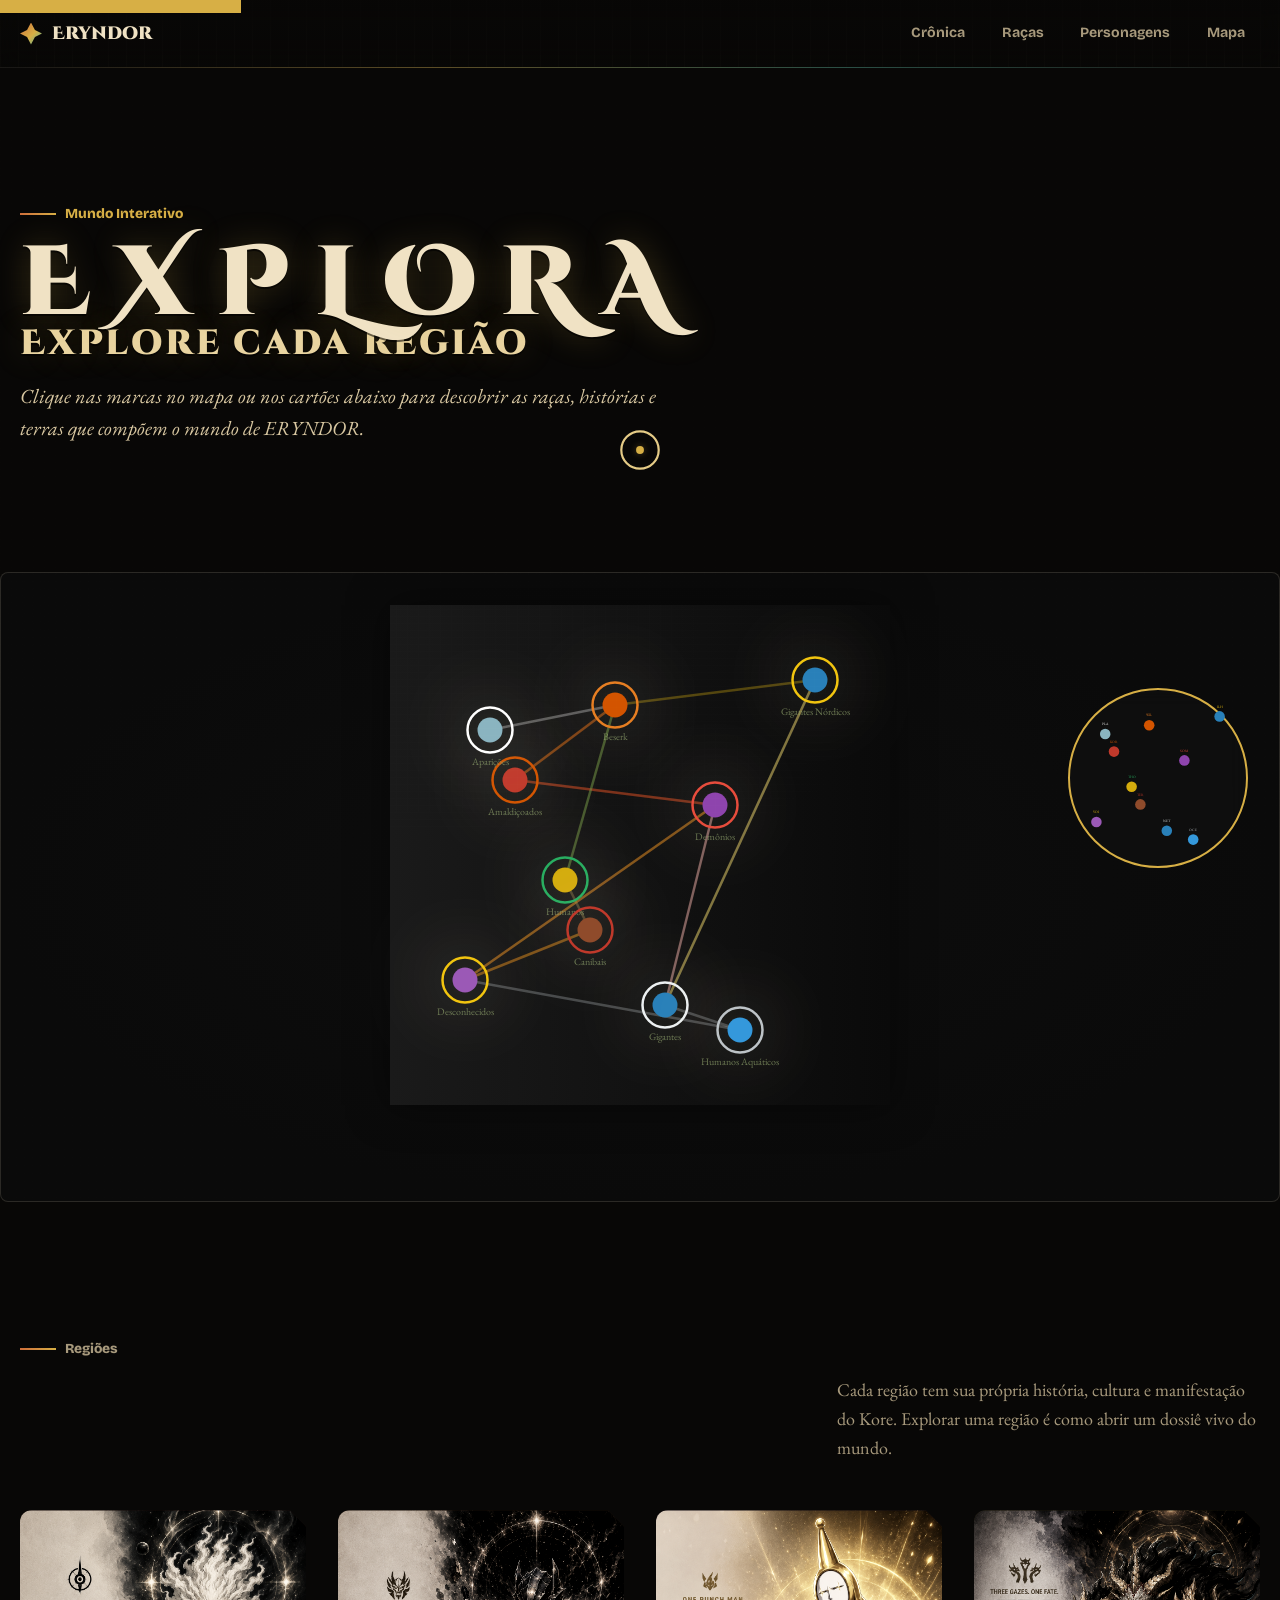
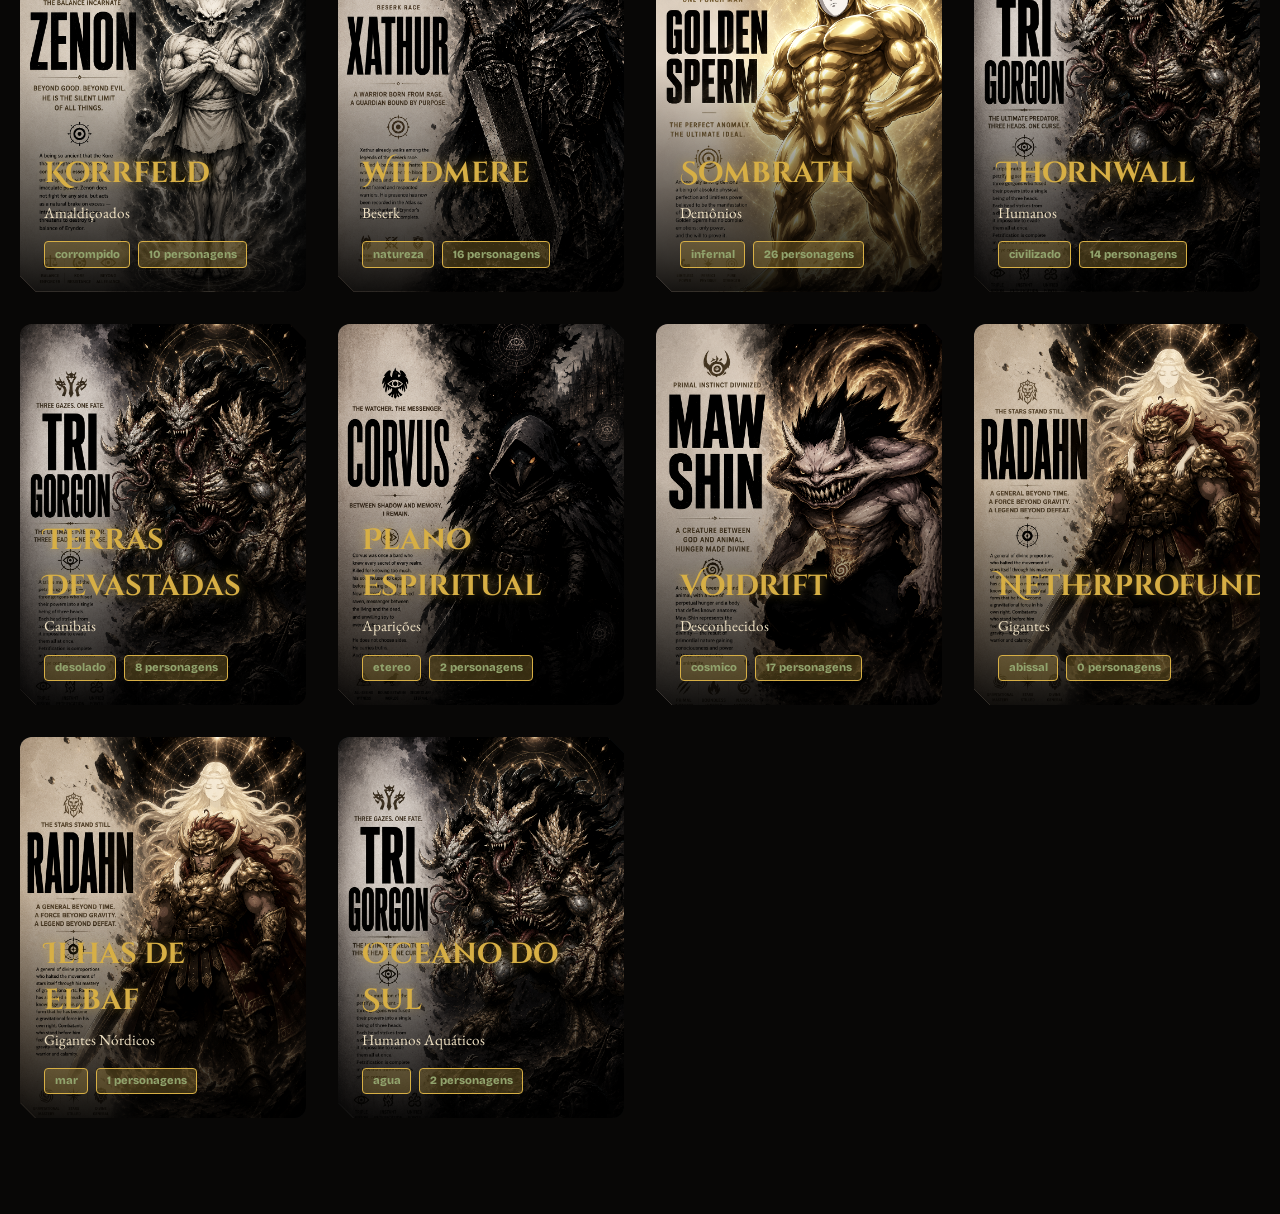
==== mundo-interativo.html @ 15750be0 "Teste" ====
<!doctype html>
<html lang="pt-BR">
<head>
  <meta charset="UTF-8" />
  <meta name="viewport" content="width=device-width, initial-scale=1.0" />
  <meta name="theme-color" content="#090806" />
  <title>ERYNDOR - Mundo Interativo</title>

  <!-- Fonts -->
  <link rel="preconnect" href="https://fonts.googleapis.com" />
  <link rel="preconnect" href="https://fonts.gstatic.com" crossorigin />
  <link href="https://fonts.googleapis.com/css2?family=Bricolage+Grotesque:wght@500;600;700;800&family=Cinzel+Decorative:wght@400;700;900&family=Cinzel:wght@500;600;700&family=EB+Garamond:ital,wght@0,400;0,500;0,600;1,400;1,500&display=swap" rel="stylesheet" />

  <!-- Styles -->
  <link rel="stylesheet" href="css/tokens.css" />
  <link rel="stylesheet" href="css/layout.css" />
  <link rel="stylesheet" href="css/components.css" />
  <link rel="stylesheet" href="css/animations.css" />
  <link rel="stylesheet" href="css/mapa-regioes.css" />
  <link rel="stylesheet" href="css/responsive.css" />
</head>

<body class="mundo-interativo-body" style="margin: 0; background: var(--ink); color: var(--bone); font-family: 'EB Garamond', Georgia, serif;">
  <a href="#main-content" class="skip-link">Pular para o conteúdo</a>

  <div class="cursor" id="cursor" aria-hidden="true"><span></span></div>

  <nav class="top-nav" aria-label="Navegação principal">
    <a class="nav-brand" href="index.html" data-cursor="Eryndor">Eryndor</a>
    <ul class="nav-links">
      <li><a href="index.html#chronicles" data-cursor="Crônica">Crônica</a></li>
      <li><a href="index.html#races" data-cursor="Raças">Raças</a></li>
      <li><a href="index.html#characters" data-cursor="Galeria">Personagens</a></li>
      <li><a href="#mapa-interativo" class="ativo" data-cursor="Mapa">Mapa</a></li>
    </ul>
  </nav>

  <main id="main-content">
    <section class="hero" style="min-height: 60vh;">
      <div class="hero-copy">
        <p class="eyebrow reveal">Mundo Interativo</p>
        <h1 class="reveal">
          <span class="hero-letter" style="--delay: 0s">E</span>
          <span class="hero-letter" style="--delay: 0.04s">X</span>
          <span class="hero-letter" style="--delay: 0.08s">P</span>
          <span class="hero-letter" style="--delay: 0.12s">L</span>
          <span class="hero-letter" style="--delay: 0.16s">O</span>
          <span class="hero-letter" style="--delay: 0.2s">R</span>
          <span class="hero-letter" style="--delay: 0.24s">A</span>
          <span class="hero-title-line">Explore cada região</span>
        </h1>
        <p class="hero-lead reveal">
          Clique nas marcas no mapa ou nos cartões abaixo para descobrir as raças,
          histórias e terras que compõem o mundo de ERYNDOR.
        </p>
      </div>
    </section>

    <!-- Mapa Interativo -->
    <section class="mapa-container" id="mapa-interativo" aria-label="Mapa interativo de regiões">
      <!-- O mapa SVG será inserido via JavaScript -->
    </section>

    <!-- Grid de Regiões -->
    <section class="section">
      <div class="section-heading">
        <div>
          <p class="eyebrow">Regiões</p>
          <h2>As terras habitadas pelas linhagens</h2>
        </div>
        <p>
          Cada região tem sua própria história, cultura e manifestação do Kore.
          Explorar uma região é como abrir um dossiê vivo do mundo.
        </p>
      </div>

      <div class="regioes-grid" id="regioes-grid">
        <!-- Cards gerados via JavaScript -->
      </div>
    </section>

    <!-- Mini-mapa de navegação -->
    <div class="mini-mapa" id="mini-mapa" aria-hidden="true">
      <svg class="mini-mapa-svg" viewBox="0 0 100 100"></svg>
    </div>

    <!-- Modal de Região -->
    <div class="regiao-modal" id="regiao-modal" role="dialog" aria-modal="true" aria-hidden="true">
      <article class="regiao-modal-content">
        <button class="regiao-modal-close" id="modal-close" aria-label="Fechar">×</button>
        <div class="regiao-modal-header">
          <div class="regiao-modal-imagens" id="modal-imagens">
            <!-- Imagens inseridas via JS -->
          </div>
          <div class="regiao-modal-info">
            <h2 id="modal-nome"></h2>
            <p class="raca" id="modal-raca"></p>
            <p class="descricao" id="modal-descricao"></p>
            <div class="regiao-tags" id="modal-tags"></div>
          </div>
        </div>
        <div class="regiao-modal-personagens" id="modal-personagens">
          <!-- Lista de personagens da região -->
        </div>
      </article>
    </div>
  </main>

  <!-- Scripts -->
  <script src="data.js"></script>
  <script src="data-regioes.js"></script>
  <script src="js/cursor.js"></script>
  <script src="js/mapa-regioes.js"></script>
  <script src="js/vistas-regioes.js"></script>

  <script>
    // Reveal observer para animações de scroll
    const revealObserver = new IntersectionObserver((entries) => {
      entries.forEach(entry => {
        if (entry.isIntersecting) {
          entry.target.classList.add('is-visible');
          revealObserver.unobserve(entry.target);
        }
      });
    }, { threshold: 0.1 });

    document.querySelectorAll('.reveal').forEach(el => revealObserver.observe(el));

    // Hero letters animation
    document.querySelectorAll('.hero-letter').forEach((el, i) => {
      el.style.setProperty('--drift-y', `${(Math.random() - 0.5) * 80}px`);
      el.style.setProperty('--drift-x', `${(Math.random() - 0.5) * 60}px`);
      el.style.setProperty('--drift-r', `${(Math.random() - 0.5) * 25}deg`);
    });
  </script>
</body>
</html>
---- css/tokens.css ----
/* ===== CSS Custom Properties & Reset ===== */
:root {
  --ink: #080706;
  --ink-2: #11100d;
  --charcoal: #191714;
  --iron: #24211c;
  --bone: #f0e2c4;
  --paper: #d8c7a1;
  --muted: #a7997c;
  --dim: #6e6250;
  --kore: #d7af45;
  --copper: #cf6f3b;
  --verdigris: #4ab59e;
  --blood: #b83d34;
  --moss: #91a36d;
  --storm: #48687e;
  --line: rgba(240, 226, 196, 0.14);
  --line-strong: rgba(240, 226, 196, 0.28);
  --shadow: rgba(0, 0, 0, 0.58);
  --active-race: var(--kore);
  --active-glow: rgba(215, 175, 69, 0.32);
  --cursor-x: 50vw;
  --cursor-y: 50vh;
  --scroll-ratio: 0;
  --transition-fast: 0.18s ease;
  --transition-med: 0.35s cubic-bezier(0.19, 1, 0.22, 1);
  --transition-slow: 0.7s ease;
  --reveal-delay: 0s;
  --kore-a10: rgba(215, 175, 69, 0.1);
  --kore-a20: rgba(215, 175, 69, 0.2);
  --copper-a10: rgba(207, 111, 59, 0.1);
  --verdigris-a10: rgba(74, 181, 158, 0.1);
  --blood-a10: rgba(184, 61, 52, 0.1);
}

*, *::before, *::after {
  box-sizing: border-box;
}

* {
  box-sizing: border-box;
}

html {
  scroll-behavior: smooth;
  background: var(--ink);
}

body {
  margin: 0;
  color: var(--bone);
  background:
    linear-gradient(115deg, rgba(207, 111, 59, 0.06), transparent 32%),
    linear-gradient(245deg, rgba(74, 181, 158, 0.07), transparent 36%),
    repeating-linear-gradient(
      90deg,
      rgba(255, 255, 255, 0.018) 0,
      rgba(255, 255, 255, 0.018) 1px,
      transparent 1px,
      transparent 26px
    ),
    var(--ink);
  font-family: "EB Garamond", Georgia, serif;
  font-size: 18px;
  line-height: 1.6;
  overflow-x: hidden;
}

body::before {
  content: "";
  position: fixed;
  inset: 0;
  z-index: 30;
  pointer-events: none;
  opacity: 0.42;
  mix-blend-mode: soft-light;
  background-image:
    linear-gradient(rgba(255, 255, 255, 0.04) 1px, transparent 1px),
    linear-gradient(90deg, rgba(255, 255, 255, 0.03) 1px, transparent 1px);
  background-size:
    7px 7px,
    11px 11px;
  mask-image: linear-gradient(
    to bottom,
    transparent,
    #000 12%,
    #000 88%,
    transparent
  );
}

body::after {
  content: "";
  position: fixed;
  left: 0;
  right: 0;
  top: 0;
  height: 3px;
  z-index: 1200;
  transform-origin: left center;
  transform: scaleX(var(--scroll-ratio));
  background: linear-gradient(
    90deg,
    var(--copper),
    var(--kore),
    var(--verdigris)
  );
  box-shadow: 0 0 22px rgba(215, 175, 69, 0.55);
}

::selection {
  color: var(--ink);
  background: var(--kore);
}

::-webkit-scrollbar {
  width: 9px;
}

::-webkit-scrollbar-track {
  background: #070604;
}

::-webkit-scrollbar-thumb {
  background: linear-gradient(
    var(--copper),
    var(--kore),
    var(--verdigris)
  );
  border: 2px solid #070604;
  border-radius: 8px;
}

a {
  color: inherit;
  text-decoration: none;
}

button,
input,
select {
  font: inherit;
}

button {
  color: inherit;
  cursor: pointer;
}

img {
  display: block;
  max-width: 100%;
  height: auto;
}

:focus-visible {
  outline: 2px solid var(--kore);
  outline-offset: 3px;
}

/* Skip link for accessibility */
.skip-link {
  position: absolute;
  top: -40px;
  left: 0;
  z-index: 2000;
  padding: 0.75rem 1.5rem;
  background: var(--kore);
  color: var(--ink);
  font-family: "Bricolage Grotesque", sans-serif;
  font-weight: 700;
  text-decoration: none;
  transition: top 0.2s ease;
}

.skip-link:focus {
  top: 0;
}

/* Prefers reduced motion */
@media (prefers-reduced-motion: reduce) {
  *, *::before, *::after {
    animation-duration: 0.01ms !important;
    animation-iteration-count: 1 !important;
    scroll-behavior: auto !important;
    transition-duration: 0.01ms !important;
  }
}
---- css/layout.css ----
/* ===== Layout & Grid ===== */

.page-shell {
  position: relative;
  z-index: 2;
}

.section {
  position: relative;
  padding: 6rem max(1.2rem, calc((100vw - 1240px) / 2));
}

.section + .section {
  border-top: 1px solid rgba(240, 226, 196, 0.08);
}

/* Hero ajustado para mundo interativo */
.mundo-interativo-body .hero {
  min-height: 60vh;
  padding: 7.8rem max(1.2rem, calc((100vw - 1240px) / 2)) 4rem;
}

.mundo-interativo-body #ambient-canvas,
.mundo-interativo-body .hero-warfog,
.mundo-interativo-body .hero-dossiers {
  display: none;
}

.section-heading {
  display: grid;
  grid-template-columns: minmax(0, 0.78fr) minmax(260px, 0.42fr);
  gap: 2rem;
  align-items: end;
  margin-bottom: 2rem;
}

.section-heading h2 {
  margin: 0;
  color: var(--bone);
  font-family: "Cinzel Decorative", serif;
  font-size: 3.2rem;
  line-height: 1;
}

.section-heading p {
  margin: 0;
  color: var(--muted);
}

/* Hero Section */
.hero {
  position: relative;
  min-height: 96svh;
  display: grid;
  grid-template-columns: minmax(0, 1.04fr) minmax(320px, 0.72fr);
  align-items: end;
  gap: 2rem;
  padding: 7.8rem max(1.2rem, calc((100vw - 1240px) / 2)) 4.8rem;
  overflow: hidden;
}

#ambient-canvas {
  position: absolute;
  inset: 0;
  z-index: 1;
  pointer-events: none;
  opacity: 0.82;
}

.hero-copy,
.hero-dossiers {
  position: relative;
  z-index: 2;
}

/* Duel Section */
.duel-section {
  padding-top: 3rem;
}

.duel-board {
  display: grid;
  grid-template-columns: minmax(0, 1fr) auto minmax(0, 1fr);
  gap: 1rem;
  align-items: stretch;
}

/* Toolbar */
.toolbar {
  position: sticky;
  top: 68px;
  z-index: 50;
  display: grid;
  grid-template-columns: minmax(240px, 1fr) auto auto;
  gap: 0.75rem;
  align-items: center;
  margin-bottom: 1rem;
  padding: 0.75rem;
  border: 1px solid rgba(240, 226, 196, 0.12);
  border-radius: 6px;
  background: rgba(8, 7, 6, 0.78);
  backdrop-filter: blur(10px);
}

.field {
  position: relative;
}

/* Gallery status */
.gallery-status {
  display: flex;
  align-items: center;
  justify-content: space-between;
  gap: 1rem;
  margin-bottom: 1rem;
  color: var(--muted);
  font-family: "Bricolage Grotesque", sans-serif;
  font-weight: 700;
}

.load-row {
  display: flex;
  justify-content: center;
  margin-top: 2rem;
}
---- css/components.css ----
/* ===== Site Loader — Ritual de Selos ===== */
.site-loader {
  position: fixed;
  inset: 0;
  z-index: 2200;
  display: grid;
  place-items: center;
  background: radial-gradient(ellipse at center, #1a0a00 0%, #080706 70%);
  transition:
    opacity 0.55s ease,
    visibility 0.55s ease;
}

body.is-loaded .site-loader {
  opacity: 0;
  visibility: hidden;
}

.loader-mark {
  width: min(76vw, 420px);
  text-align: center;
}

/* Fragmentos de cristal Kore emanando do centro */
.loader-kore-shards {
  position: absolute;
  inset: 0;
}

.loader-kore-shards::before,
.loader-kore-shards::after {
  content: "";
  position: absolute;
  top: 50%;
  left: 50%;
  width: 120px;
  height: 120px;
  border: 1px solid var(--kore);
  clip-path: polygon(50% 0, 64% 33%, 100% 50%, 64% 67%, 50% 100%, 36% 67%, 0 50%, 36% 33%);
  animation: koreShardPulse 2s ease-in-out infinite;
  opacity: 0.4;
}

.loader-kore-shards::after {
  width: 200px;
  height: 200px;
  clip-path: polygon(25% 0, 75% 0, 100% 50%, 75% 100%, 25% 100%, 0 50%);
  animation-delay: 0.5s;
  animation-duration: 2.8s;
  opacity: 0.25;
}

.loader-sigil {
  width: 96px;
  height: 96px;
  margin: 0 auto 1rem;
  background: conic-gradient(
    from 45deg,
    var(--copper),
    var(--kore),
    var(--verdigris),
    var(--copper)
  );
  clip-path: polygon(
    50% 0,
    64% 33%,
    100% 50%,
    64% 67%,
    50% 100%,
    36% 67%,
    0 50%,
    36% 33%
  );
  animation: sealAwaken 0.9s cubic-bezier(0.19, 1, 0.22, 1) both;
}

.loader-text {
  margin: 0 0 0.85rem;
  font-family: "Cinzel", serif;
  font-weight: 700;
  font-size: 0.9rem;
  color: var(--paper);
  letter-spacing: 0.4em;
  animation: sealRip 0.8s cubic-bezier(0.25, 1.5, 0.5, 1) both;
}

@keyframes sealRip {
  from {
    clip-path: inset(50% 0 50% 0);
    filter: brightness(3) blur(4px);
  }
  to {
    clip-path: inset(0 0 0 0);
    filter: brightness(1) blur(0);
  }
}

@keyframes koreShardPulse {
  0%, 100% {
    transform: translate(-50%, -50%) scale(1);
    opacity: 0.4;
  }
  50% {
    transform: translate(-50%, -50%) scale(1.08);
    opacity: 0.6;
  }
}

@keyframes sealAwaken {
  from {
    opacity: 0;
    transform: scale(0.8) rotate(-180deg);
  }
  to {
    opacity: 1;
    transform: scale(1) rotate(0deg);
  }
}

.loader-track {
  height: 4px;
  border: 1px solid var(--line-strong);
  background: rgba(240, 226, 196, 0.06);
  overflow: hidden;
}

.loader-track span {
  display: block;
  width: 42%;
  height: 100%;
  background: linear-gradient(
    90deg,
    transparent,
    var(--kore),
    transparent
  );
  animation: loaderSweep 1.15s ease-in-out infinite;
}

/* ===== Custom Cursor ===== */
.cursor {
  position: fixed;
  left: 0;
  top: 0;
  z-index: 2100;
  width: 18px;
  height: 18px;
  pointer-events: none;
  transform: translate3d(
    calc(var(--cursor-x) - 9px),
    calc(var(--cursor-y) - 9px),
    0
  );
  transition:
    width 0.18s ease,
    height 0.18s ease,
    transform 0.03s linear;
}

.cursor::before,
.cursor::after {
  content: "";
  position: absolute;
  inset: 0;
  border-radius: 50%;
}

.cursor::before {
  background: var(--active-race);
  box-shadow: 0 0 18px var(--active-glow);
  transform: scale(0.44);
  mix-blend-mode: difference;
}

.cursor::after {
  border: 1px solid color-mix(in srgb, var(--active-race), #fff 35%);
  transform: scale(2.2);
  transition:
    transform 0.2s ease,
    border-color 0.2s ease;
}

.cursor span {
  position: absolute;
  left: 22px;
  top: -8px;
  min-width: max-content;
  padding: 0.18rem 0.45rem;
  border: 1px solid var(--line);
  background: rgba(8, 7, 6, 0.8);
  color: var(--paper);
  font-family: "Bricolage Grotesque", sans-serif;
  font-size: 0.72rem;
  opacity: 0;
  transform: translateY(4px);
  transition:
    opacity 0.18s ease,
    transform 0.18s ease;
}

body.cursor-active .cursor {
  width: 34px;
  height: 34px;
  transform: translate3d(
    calc(var(--cursor-x) - 17px),
    calc(var(--cursor-y) - 17px),
    0
  );
}

body.cursor-active .cursor::after {
  transform: scale(1.05);
}

body.cursor-active .cursor span {
  opacity: 1;
  transform: translateY(0);
}

/* ===== Navigation ===== */
.top-nav {
  position: fixed;
  inset: 0 0 auto;
  z-index: 1100;
  display: flex;
  align-items: center;
  justify-content: space-between;
  gap: 1rem;
  min-height: 68px;
  padding: 0.7rem max(1rem, calc((100vw - 1240px) / 2));
  border-bottom: 1px solid rgba(240, 226, 196, 0.08);
  background:
    linear-gradient(180deg, rgba(8, 7, 6, 0.92), rgba(8, 7, 6, 0.64)),
    repeating-linear-gradient(
      90deg,
      rgba(240, 226, 196, 0.035) 0 1px,
      transparent 1px 18px
    );
  backdrop-filter: blur(12px);
}

.top-nav::after {
  content: "";
  position: absolute;
  bottom: -1px;
  left: max(1rem, calc((100vw - 1240px) / 2));
  right: max(1rem, calc((100vw - 1240px) / 2));
  height: 1px;
  background: linear-gradient(
    90deg,
    transparent,
    var(--kore),
    var(--verdigris),
    transparent
  );
  opacity: 0.35;
}

.nav-brand {
  display: inline-flex;
  align-items: center;
  gap: 0.65rem;
  min-width: max-content;
  color: var(--bone);
  text-decoration: none;
  font-family: "Cinzel Decorative", serif;
  font-weight: 900;
  font-size: 1.15rem;
}

.nav-brand::before {
  content: "";
  width: 22px;
  height: 22px;
  background: linear-gradient(
    135deg,
    var(--copper),
    var(--kore) 55%,
    var(--verdigris)
  );
  clip-path: polygon(
    50% 0,
    68% 34%,
    100% 50%,
    68% 66%,
    50% 100%,
    32% 66%,
    0 50%,
    32% 34%
  );
  filter: drop-shadow(0 0 12px rgba(215, 175, 69, 0.42));
}

.nav-links {
  display: flex;
  align-items: center;
  justify-content: center;
  gap: 0.35rem;
  margin: 0;
  padding: 0;
  list-style: none;
}

.nav-links a {
  position: relative;
  display: inline-flex;
  align-items: center;
  min-height: 38px;
  padding: 0 0.9rem;
  color: var(--muted);
  text-decoration: none;
  font-family: "Bricolage Grotesque", sans-serif;
  font-weight: 700;
  font-size: 0.88rem;
  border: 1px solid transparent;
  transition:
    color 0.2s ease,
    border-color 0.2s ease,
    background 0.2s ease;
}

.nav-links a:hover,
.nav-links a.is-active {
  color: var(--bone);
  border-color: rgba(215, 175, 69, 0.32);
  background: rgba(215, 175, 69, 0.08);
}

.nav-links a::after {
  content: "";
  position: absolute;
  bottom: 6px;
  left: 0.9rem;
  right: 0.9rem;
  height: 1px;
  background: var(--kore);
  transform: scaleX(0);
  transform-origin: left;
  transition: transform 0.22s ease;
}

.nav-links a:hover::after,
.nav-links a.is-active::after {
  transform: scaleX(1);
}

.nav-quick {
  display: inline-flex;
  align-items: center;
  gap: 0.5rem;
}

/* ===== Icon Button ===== */
.icon-button {
  display: inline-grid;
  place-items: center;
  width: 40px;
  height: 40px;
  border: 1px solid rgba(240, 226, 196, 0.18);
  border-radius: 6px;
  color: var(--paper);
  background: rgba(8, 7, 6, 0.52);
  cursor: pointer;
  transition:
    transform 0.2s ease,
    border-color 0.2s ease,
    background 0.2s ease;
}

.icon-button:hover,
.icon-button:focus-visible {
  transform: translateY(-2px);
  border-color: var(--active-race);
  background: rgba(215, 175, 69, 0.11);
  outline: none;
}

/* ===== Buttons ===== */
.command-button {
  display: inline-flex;
  align-items: center;
  justify-content: center;
  min-height: 46px;
  padding: 0.7rem 1rem;
  border: 1px solid rgba(215, 175, 69, 0.48);
  border-radius: 6px;
  color: #17120a;
  background: linear-gradient(135deg, #f0d98b, var(--kore) 48%, #b86838);
  text-decoration: none;
  font-family: "Bricolage Grotesque", sans-serif;
  font-weight: 800;
  box-shadow: 0 16px 40px rgba(0, 0, 0, 0.28);
  cursor: pointer;
  transition:
    transform 0.2s ease,
    filter 0.2s ease,
    clip-path 0.2s ease;
  clip-path: polygon(
    0 0,
    calc(100% - 12px) 0,
    100% 12px,
    100% 100%,
    12px 100%,
    0 calc(100% - 12px)
  );
}

.command-button:hover,
.command-button:focus-visible {
  transform: translateY(-3px);
  filter: brightness(1.1);
  outline: none;
  clip-path: polygon(
    12px 0,
    100% 0,
    100% calc(100% - 12px),
    calc(100% - 12px) 100%,
    0 100%,
    0 12px
  );
}

.ghost-button {
  display: inline-flex;
  align-items: center;
  justify-content: center;
  min-height: 46px;
  padding: 0.7rem 1rem;
  border: 1px solid rgba(240, 226, 196, 0.22);
  border-radius: 6px;
  color: var(--paper);
  background: rgba(8, 7, 6, 0.36);
  text-decoration: none;
  font-family: "Bricolage Grotesque", sans-serif;
  font-weight: 800;
  cursor: pointer;
  transition:
    transform 0.2s ease,
    border-color 0.2s ease,
    background 0.2s ease;
}

.ghost-button:hover,
.ghost-button:focus-visible {
  transform: translateY(-3px);
  border-color: var(--verdigris);
  background: rgba(74, 181, 158, 0.1);
  outline: none;
}

/* ===== Form Elements ===== */
.field input,
.field select {
  width: 100%;
  min-height: 44px;
  border: 1px solid rgba(240, 226, 196, 0.16);
  border-radius: 6px;
  color: var(--bone);
  background:
    linear-gradient(
      135deg,
      rgba(240, 226, 196, 0.06),
      rgba(8, 7, 6, 0.24)
    ),
    #0c0b09;
  padding: 0.65rem 0.85rem;
  font-family: "Bricolage Grotesque", sans-serif;
  font-weight: 700;
  outline: none;
  transition:
    border-color 0.2s ease,
    box-shadow 0.2s ease;
}

.field input:focus,
.field select:focus {
  border-color: var(--active-race);
  box-shadow: 0 0 0 3px color-mix(in srgb, var(--active-race), transparent 82%);
}

.field input::placeholder {
  color: var(--dim);
}

/* ===== Filters ===== */
.filters {
  display: flex;
  gap: 0.45rem;
  padding: 0.25rem 0 1.15rem;
  margin-bottom: 1.35rem;
  overflow-x: auto;
  scrollbar-width: thin;
}

.filter-btn {
  min-height: 38px;
  flex: 0 0 auto;
  border: 1px solid color-mix(in srgb, var(--race-color, var(--kore)), transparent 55%);
  border-radius: 6px;
  padding: 0.35rem 0.75rem;
  color: var(--paper);
  background: linear-gradient(
    135deg,
    color-mix(in srgb, var(--race-color, var(--kore)), transparent 88%),
    rgba(8, 7, 6, 0.42)
  );
  font-family: "Bricolage Grotesque", sans-serif;
  font-size: 0.82rem;
  font-weight: 800;
  cursor: pointer;
  transition:
    transform 0.2s ease,
    border-color 0.2s ease,
    background 0.2s ease;
}

.filter-btn:hover,
.filter-btn:focus-visible,
.filter-btn.is-active {
  transform: translateY(-2px);
  border-color: color-mix(
    in srgb,
    var(--race-color, var(--kore)),
    #fff 22%
  );
  background: color-mix(
    in srgb,
    var(--race-color, var(--kore)),
    #080706 82%
  );
  outline: none;
}

/* ===== Race Cards ===== */
.races-grid {
  display: grid;
  grid-template-columns: repeat(5, minmax(0, 1fr));
  gap: 0.8rem;
}

.race-card {
  position: relative;
  min-height: 220px;
  padding: 1rem;
  border: 1px solid color-mix(in srgb, var(--race-color), transparent 58%);
  border-radius: 6px;
  color: var(--bone);
  background:
    linear-gradient(
      160deg,
      color-mix(in srgb, var(--race-color), #080706 84%),
      rgba(8, 7, 6, 0.82)
    ),
    repeating-linear-gradient(
      135deg,
      rgba(240, 226, 196, 0.035) 0 1px,
      transparent 1px 12px
    );
  clip-path: polygon(
    0 0,
    calc(100% - 16px) 0,
    100% 16px,
    100% 100%,
    16px 100%,
    0 calc(100% - 16px)
  );
  cursor: pointer;
  overflow: hidden;
  transform: translateY(24px);
  opacity: 0;
  transition:
    transform 0.45s cubic-bezier(0.19, 1, 0.22, 1),
    opacity 0.45s ease,
    border-color 0.25s ease,
    background 0.25s ease;
}

.race-card.is-visible {
  transform: translateY(0);
  opacity: 1;
}

.race-card.is-active,
.race-card:hover,
.race-card:focus-visible {
  outline: none;
}

.race-card.is-active {
  border-color: var(--race-color);
  box-shadow:
    0 0 0 1px color-mix(in srgb, var(--race-color), transparent 40%),
    0 0 28px color-mix(in srgb, var(--race-color), transparent 60%),
    0 16px 40px rgba(0, 0, 0, 0.5);
  transform: translateY(-8px);
}

/* ===== Race Stage - Crossfade Banner ===== */
.race-theater {
  overflow: hidden;
}

.race-stage {
  position: relative;
  min-height: 560px;
  margin-bottom: 1.2rem;
  border: 1px solid color-mix(in srgb, var(--active-race), transparent 58%);
  border-radius: 6px;
  background: #070604;
  overflow: hidden;
}

/* Crossfade banner layers */
.race-bg {
  position: absolute;
  inset: -8%;
  width: 116%;
  height: 116%;
  background-size: cover;
  background-position: center top;
  filter: saturate(1.15) contrast(1.1);
  transition: opacity 0.7s cubic-bezier(0.4, 0, 0.2, 1);
  will-change: transform, opacity;
}

.race-bg--prev { opacity: 0; }
.race-bg--curr { opacity: 0.82; }
.race-bg.is-leaving { opacity: 0; }
.race-bg.is-entering { opacity: 0.82; }

.race-stage::before,
.race-stage::after {
  content: "";
  position: absolute;
  inset: 0;
  pointer-events: none;
}

.race-stage::before {
  z-index: 2;
  background:
    linear-gradient(90deg, rgba(8, 7, 6, 0.18), rgba(8, 7, 6, 0.9) 68%),
    linear-gradient(0deg, rgba(8, 7, 6, 0.94), transparent 42%),
    repeating-linear-gradient(
      90deg,
      rgba(240, 226, 196, 0.04) 0 1px,
      transparent 1px 20px
    );
}

.race-stage::after {
  z-index: 3;
  border: 1px solid rgba(240, 226, 196, 0.08);
  clip-path: polygon(0 0, 92% 0, 100% 12%, 100% 100%, 8% 100%, 0 88%);
}

.race-stage-copy {
  position: absolute;
  z-index: 4;
  right: 2rem;
  bottom: 2rem;
  max-width: 560px;
}

.race-stage-copy small {
  display: inline-flex;
  align-items: center;
  gap: 0.5rem;
  color: color-mix(in srgb, var(--active-race), #fff 32%);
  font-family: "Bricolage Grotesque", sans-serif;
  font-weight: 800;
}

.race-stage-copy small::before {
  content: "";
  width: 2rem;
  height: 2px;
  background: var(--active-race);
}

.race-stage-copy h3 {
  margin: 0.35rem 0 0.65rem;
  color: var(--bone);
  font-family: "Cinzel Decorative", serif;
  font-size: 3.4rem;
  line-height: 0.95;
}

.race-stage-copy p {
  margin: 0 0 1rem;
  color: var(--paper);
  font-size: 1.08rem;
}

.race-stage-meta {
  display: flex;
  flex-wrap: wrap;
  gap: 0.6rem;
}

.meta-chip {
  display: inline-flex;
  align-items: center;
  min-height: 32px;
  padding: 0.25rem 0.65rem;
  border: 1px solid color-mix(in srgb, var(--active-race), transparent 52%);
  border-radius: 6px;
  color: var(--paper);
  background: rgba(8, 7, 6, 0.42);
  font-family: "Bricolage Grotesque", sans-serif;
  font-weight: 700;
  font-size: 0.82rem;
}

.race-controls {
  position: absolute;
  z-index: 5;
  left: 1rem;
  bottom: 1rem;
  display: flex;
  gap: 0.5rem;
}

/* ===== Character Cards — Dossiê ===== */
.characters-grid {
  display: grid;
  grid-template-columns: repeat(4, minmax(0, 1fr));
  gap: 1rem;
}

.char-card {
  position: relative;
  min-height: 430px;
  display: grid;
  grid-template-rows: minmax(220px, 1fr) auto;
  padding: 0;
  border: 1px solid color-mix(in srgb, var(--race-color), transparent 55%);
  border-radius: 6px;
  color: var(--bone);
  background:
    repeating-linear-gradient(
      135deg,
      rgba(240, 226, 196, 0.025) 0 1px,
      transparent 1px 12px
    ),
    linear-gradient(
      160deg,
      color-mix(in srgb, var(--race-color), #080706 88%),
      rgba(8, 7, 6, 0.96)
    );
  box-shadow: 0 22px 45px rgba(0, 0, 0, 0.32);
  text-align: left;
  cursor: pointer;
  overflow: hidden;
  transform: translateY(24px);
  opacity: 0;
  transition:
    transform 0.45s cubic-bezier(0.19, 1, 0.22, 1),
    opacity 0.45s ease,
    border-color 0.25s ease,
    box-shadow 0.35s ease;
  clip-path: polygon(
    0 0,
    calc(100% - 18px) 0,
    100% 18px,
    100% 100%,
    18px 100%,
    0 calc(100% - 18px)
  );
}

.char-card.is-visible {
  transform: translateY(0);
  opacity: 1;
}

.char-card:hover,
.char-card:focus-visible {
  border-color: color-mix(in srgb, var(--race-color), #fff 28%);
  box-shadow:
    0 24px 60px rgba(0, 0, 0, 0.5),
    0 0 0 1px var(--race-color);
  outline: none;
}

.char-card.is-visible {
  transform: perspective(900px) rotateX(var(--tilt-x)) rotateY(var(--tilt-y)) translateY(0);
  opacity: 1;
}

.char-card:hover,
.char-card:focus-visible {
  border-color: color-mix(in srgb, var(--race-color), #fff 22%);
  outline: none;
  filter: brightness(1.06);
}

.char-art {
  position: relative;
  min-height: 260px;
  overflow: hidden;
  background:
    linear-gradient(
      140deg,
      color-mix(in srgb, var(--race-color), transparent 72%),
      transparent
    ),
    #0c0b09;
  clip-path: polygon(0 0, 100% 0, 100% calc(100% - 28px), 0 100%);
}

.char-art img {
  width: 100%;
  height: 100%;
  min-height: 300px;
  object-fit: cover;
  object-position: top center;
  filter: saturate(1.08) contrast(1.08);
  transform: scale(1.02);
  transition:
    transform 0.6s ease,
    filter 0.35s ease;
}

.char-card:hover .char-art img {
  transform: scale(1.09);
  filter: saturate(1.16) contrast(1.12);
}

.char-art::after {
  content: "";
  position: absolute;
  inset: auto 0 0;
  height: 52%;
  background: linear-gradient(0deg, rgba(8, 7, 6, 0.96), transparent);
}

.char-sigil {
  position: absolute;
  left: 0.75rem;
  top: 0.75rem;
  z-index: 3;
  display: grid;
  place-items: center;
  width: 42px;
  height: 42px;
  border: 1px solid color-mix(in srgb, var(--race-color), #fff 18%);
  border-radius: 50%;
  color: var(--bone);
  background: rgba(8, 7, 6, 0.65);
  font-size: 1.2rem;
}

.char-threat {
  position: absolute;
  right: 0.75rem;
  top: 0.75rem;
  z-index: 3;
  min-width: 54px;
  padding: 0.25rem 0.45rem;
  border: 1px solid color-mix(in srgb, var(--race-color), #fff 14%);
  border-radius: 6px;
  color: var(--ink);
  background: color-mix(in srgb, var(--race-color), #fff 20%);
  font-family: "Bricolage Grotesque", sans-serif;
  font-size: 0.76rem;
  font-weight: 800;
  text-align: center;
}

.char-copy {
  position: relative;
  z-index: 4;
  padding: 1rem;
}

.char-race {
  display: flex;
  align-items: center;
  justify-content: space-between;
  gap: 0.7rem;
  margin-bottom: 0.45rem;
  color: color-mix(in srgb, var(--race-color), #fff 38%);
  font-family: "Bricolage Grotesque", sans-serif;
  font-size: 0.78rem;
  font-weight: 800;
}

.char-copy h3 {
  margin: 0;
  color: var(--bone);
  font-family: "Cinzel", serif;
  font-size: 1.28rem;
  line-height: 1.05;
}

.char-copy p {
  display: -webkit-box;
  margin: 0.45rem 0 0.8rem;
  color: var(--muted);
  font-size: 0.95rem;
  line-height: 1.35;
  -webkit-line-clamp: 2;
  -webkit-box-orient: vertical;
  overflow: hidden;
}

/* Threat Ring via conic-gradient */
.threat-ring {
  position: absolute;
  inset: -6px;
  border-radius: 50%;
  background: conic-gradient(
    var(--race-color) var(--threat-pct, 50%),
    rgba(255, 255, 255, 0.05) var(--threat-pct, 50%)
  );
  mask: radial-gradient(circle, transparent 78%, black 79%);
  transition: opacity 0.3s ease;
  opacity: 0;
}

.char-card:hover .threat-ring {
  opacity: 1;
}

/* Threat Bar (mantida para compatibilidade) */
.threat-bar {
  width: 100%;
  height: 4px;
  margin: 0.5rem 0 0.8rem;
  border-radius: 2px;
  background: rgba(240, 226, 196, 0.12);
  overflow: hidden;
}

.threat-fill {
  width: 0%;
  height: 100%;
  background: linear-gradient(90deg, var(--race-color), color-mix(in srgb, var(--race-color), #fff 30%));
  border-radius: 2px;
  transition: width 1.2s cubic-bezier(0.19, 1, 0.22, 1) var(--delay, 0s);
}

.threat-bar.is-visible .threat-fill {
  width: calc((var(--threat) / var(--max)) * 100%);
}

.stat-mini {
  display: grid;
  grid-template-columns: repeat(4, 1fr);
  gap: 0.35rem;
}

.stat-mini span {
  position: relative;
  min-height: 34px;
  display: grid;
  align-content: center;
  padding: 0.25rem;
  border: 1px solid rgba(240, 226, 196, 0.12);
  border-radius: 6px;
  color: var(--paper);
  background: rgba(8, 7, 6, 0.38);
  font-family: "Bricolage Grotesque", sans-serif;
  font-size: 0.72rem;
  font-weight: 800;
  text-align: center;
  overflow: hidden;
}

.stat-mini span::before {
  content: "";
  position: absolute;
  inset: auto 0 0;
  height: 3px;
  width: var(--stat);
  background: var(--race-color);
  box-shadow: 0 0 10px var(--race-glow);
}

/* Empty State */
.empty-state {
  display: none;
  min-height: 260px;
  place-items: center;
  border: 1px dashed var(--line-strong);
  color: var(--muted);
  background: rgba(8, 7, 6, 0.32);
  font-family: "Bricolage Grotesque", sans-serif;
  font-weight: 800;
}

.empty-state.is-visible {
  display: grid;
}

/* ===== Duel Picks ===== */
.duel-pick {
  min-height: 280px;
  border: 1px solid color-mix(in srgb, var(--race-color, var(--kore)), transparent 52%);
  border-radius: 6px;
  background:
    linear-gradient(
      145deg,
      color-mix(in srgb, var(--race-color, var(--kore)), #080706 84%),
      rgba(8, 7, 6, 0.72)
    ),
    repeating-linear-gradient(
      135deg,
      rgba(240, 226, 196, 0.035) 0 1px,
      transparent 1px 12px
    );
  overflow: hidden;
  cursor: pointer;
}

.duel-pick img {
  width: 100%;
  height: 210px;
  object-fit: cover;
  object-position: top center;
  clip-path: polygon(0 0, 100% 0, 96% 100%, 0 88%);
}

.duel-pick div {
  padding: 1rem;
}

.duel-pick small {
  color: color-mix(in srgb, var(--race-color, var(--kore)), #fff 36%);
  font-family: "Bricolage Grotesque", sans-serif;
  font-weight: 800;
}

.duel-pick strong {
  display: block;
  color: var(--bone);
  font-family: "Cinzel", serif;
  font-size: 1.4rem;
}

.duel-core {
  min-width: 230px;
  display: grid;
  place-items: center;
  align-content: center;
  gap: 1rem;
  padding: 1rem;
}

.duel-verdict {
  color: var(--paper);
  font-family: "Bricolage Grotesque", sans-serif;
  font-weight: 800;
  text-align: center;
}

/* Duel Flash Effect */
.duel-flash {
  position: absolute;
  inset: 0;
  background: radial-gradient(circle at center, var(--kore), transparent 60%);
  animation: clashFlash 0.5s ease-out forwards;
  pointer-events: none;
  z-index: 10;
}

/* ===== Hero Dossiers ===== */
.hero-ledger {
  display: grid;
  grid-template-columns: repeat(3, minmax(120px, 1fr));
  gap: 0.8rem;
  max-width: 640px;
}

.ledger-item {
  position: relative;
  padding: 0.95rem;
  border: 1px solid rgba(240, 226, 196, 0.18);
  border-radius: 6px;
  background:
    linear-gradient(
      135deg,
      rgba(240, 226, 196, 0.08),
      rgba(8, 7, 6, 0.16)
    ),
    repeating-linear-gradient(
      135deg,
      rgba(240, 226, 196, 0.04) 0 1px,
      transparent 1px 10px
    );
  clip-path: polygon(
    0 0,
    100% 0,
    100% calc(100% - 10px),
    calc(100% - 10px) 100%,
    0 100%
  );
}

.ledger-item small {
  display: block;
  color: var(--muted);
  font-family: "Bricolage Grotesque", sans-serif;
  font-size: 0.76rem;
  font-weight: 700;
}

.ledger-item strong {
  display: block;
  color: var(--bone);
  font-family: "Cinzel", serif;
  font-size: 2rem;
  line-height: 1;
}

.hero-dossiers {
  align-self: center;
  display: grid;
  gap: 0.85rem;
  transform: translateY(1rem);
}

.hero-dossier {
  position: relative;
  min-height: 146px;
  display: grid;
  grid-template-columns: 118px 1fr;
  gap: 1rem;
  align-items: end;
  padding: 0.8rem;
  border: 1px solid color-mix(in srgb, var(--race-color), transparent 44%);
  border-radius: 6px;
  color: var(--bone);
  background:
    linear-gradient(
      135deg,
      color-mix(in srgb, var(--race-color), #080706 78%),
      rgba(8, 7, 6, 0.72)
    ),
    repeating-linear-gradient(
      90deg,
      rgba(240, 226, 196, 0.035) 0 1px,
      transparent 1px 14px
    );
  box-shadow: 0 18px 48px rgba(0, 0, 0, 0.38);
  overflow: hidden;
  cursor: pointer;
  text-align: left;
  transform: translateX(var(--entry-x, 0));
  animation: dossierIn 0.78s ease both;
  transition:
    transform 0.3s ease,
    box-shadow 0.3s ease,
    border-color 0.3s ease;
}

.hero-dossier:hover {
  transform: translateX(6px);
  border-color: color-mix(in srgb, var(--race-color), #fff 40%);
  box-shadow:
    0 24px 60px rgba(0, 0, 0, 0.5),
    inset 4px 0 0 var(--race-color);
}

.hero-dossier::before {
  content: "";
  position: absolute;
  inset: 0;
  border-left: 5px solid var(--race-color);
  opacity: 0.9;
}

.hero-dossier img {
  width: 118px;
  height: 128px;
  object-fit: cover;
  object-position: top center;
  filter: saturate(1.05) contrast(1.08);
  clip-path: polygon(0 0, 100% 8%, 92% 100%, 0 92%);
}

.hero-dossier small,
.hero-dossier span {
  display: block;
  font-family: "Bricolage Grotesque", sans-serif;
}

.hero-dossier small {
  color: color-mix(in srgb, var(--race-color), #fff 36%);
  font-weight: 800;
  font-size: 0.78rem;
}

.hero-dossier strong {
  display: block;
  margin: 0.2rem 0;
  color: var(--bone);
  font-family: "Cinzel", serif;
  font-size: 1.35rem;
  line-height: 1.05;
}

.hero-dossier span {
  color: var(--muted);
  font-size: 0.82rem;
  font-weight: 700;
}

/* ===== Hero ===== */
.eyebrow {
  display: inline-flex;
  align-items: center;
  gap: 0.55rem;
  margin: 0 0 1rem;
  color: var(--kore);
  font-family: "Bricolage Grotesque", sans-serif;
  font-weight: 800;
  font-size: 0.86rem;
}

.eyebrow::before {
  content: "";
  width: 36px;
  height: 2px;
  background: linear-gradient(90deg, var(--copper), var(--kore));
}

.hero h1 {
  margin: 0;
  color: var(--bone);
  font-family: "Cinzel Decorative", serif;
  font-size: 6.1rem;
  font-size: clamp(3rem, 12vw, 6.1rem);
  font-weight: 900;
  line-height: 0.9;
  text-shadow:
    0 2px 0 rgba(0, 0, 0, 0.56),
    0 0 34px rgba(215, 175, 69, 0.24);
}

/* Névoa de batalha que emerge com scroll */
.hero-warfog {
  position: absolute;
  inset: 0;
  background:
    radial-gradient(
      ellipse 120% 60% at 30% 80%,
      rgba(184, 61, 52, 0.18),
      transparent
    ),
    radial-gradient(
      ellipse 80% 40% at 70% 20%,
      rgba(74, 181, 158, 0.12),
      transparent
    );
  animation: fogDrift 8s ease-in-out infinite alternate;
  pointer-events: none;
  z-index: 1;
}

@keyframes fogDrift {
  from {
    transform: translateX(-1%) scale(1.02);
    opacity: 0.6;
  }
  to {
    transform: translateX(1%) scale(0.98);
    opacity: 1;
  }
}

.hero-title-line {
  display: block;
  color: color-mix(in srgb, var(--bone), var(--kore) 28%);
}

.hero-lead {
  max-width: 680px;
  margin: 1.25rem 0 2rem;
  color: var(--paper);
  font-size: 1.25rem;
  font-style: italic;
}

.hero-actions {
  display: flex;
  flex-wrap: wrap;
  align-items: center;
  gap: 0.75rem;
  margin-bottom: 2rem;
}

/* ===== Toast ===== */
.toast {
  position: fixed;
  left: 50%;
  bottom: 1rem;
  z-index: 2200;
  max-width: min(520px, calc(100vw - 2rem));
  padding: 0.75rem 1rem;
  border: 1px solid color-mix(in srgb, var(--active-race), #fff 14%);
  border-radius: 6px;
  color: var(--paper);
  background: rgba(8, 7, 6, 0.9);
  font-family: "Bricolage Grotesque", sans-serif;
  font-weight: 800;
  text-align: center;
  transform: translate(-50%, 120%);
  opacity: 0;
  transition:
    transform 0.28s ease,
    opacity 0.28s ease;
}

.toast.is-visible {
  transform: translate(-50%, 0);
  opacity: 1;
}

/* ===== Modal — Pergaminho Vivo ===== */
.modal-backdrop {
  position: fixed;
  inset: 0;
  z-index: 1800;
  display: grid;
  place-items: center;
  padding: 1rem;
  background: rgba(8, 7, 6, 0.86);
  opacity: 0;
  visibility: hidden;
  transition:
    opacity 0.25s ease,
    visibility 0.25s ease;
  clip-path: circle(0 at var(--origin-x, 50%) var(--origin-y, 50%));
}

.character-modal {
  background:
    /* Ruído de papel pergaminho */
    url("data:image/svg+xml,<svg xmlns='http://www.w3.org/2000/svg' width='200' height='200'><filter id='noise'><feTurbulence type='fractalNoise' baseFrequency='0.9' numOctaves='4'/><feColorMatrix type='saturate' values='0'/></filter><rect width='200' height='200' filter='url(%23noise)' opacity='0.03'/></svg>"),
    linear-gradient(145deg, rgba(8, 7, 6, 0.98), rgba(20, 15, 8, 0.99));
  border: 1px solid color-mix(in srgb, var(--race-color, var(--kore)), transparent 40%);
}

.modal-backdrop.open {
  opacity: 1;
  visibility: visible;
  animation: veilOpen 0.58s cubic-bezier(0.19, 1, 0.22, 1) forwards;
}

.modal-bg {
  position: absolute;
  inset: -6%;
  width: 112%;
  height: 112%;
  object-fit: cover;
  object-position: top center;
  filter: blur(24px) saturate(1.12) contrast(1.06);
  opacity: 0.32;
  transform: scale(1.05);
}

.modal-backdrop::before {
  content: "";
  position: absolute;
  inset: 0;
  background:
    linear-gradient(110deg, rgba(8, 7, 6, 0.86), transparent 58%),
    repeating-linear-gradient(
      90deg,
      rgba(240, 226, 196, 0.035) 0 1px,
      transparent 1px 18px
    );
}

.character-modal {
  position: relative;
  z-index: 2;
  width: min(1120px, 96vw);
  max-height: min(850px, 92svh);
  display: grid;
  grid-template-columns: minmax(300px, 0.76fr) minmax(0, 1fr);
  border: 1px solid color-mix(in srgb, var(--race-color, var(--kore)), #fff 12%);
  border-radius: 6px;
  background:
    linear-gradient(
      145deg,
      color-mix(in srgb, var(--race-color, var(--kore)), #080706 86%),
      rgba(8, 7, 6, 0.94)
    ),
    #090806;
  box-shadow: 0 34px 90px rgba(0, 0, 0, 0.72);
  overflow: hidden;
  transform: translateY(18px) scale(0.98);
  transition: transform 0.34s ease;
}

.modal-backdrop.open .character-modal {
  transform: translateY(0) scale(1);
}

.modal-art {
  position: relative;
  min-height: 620px;
  background: #0c0b09;
  overflow: hidden;
}

.modal-art img {
  width: 100%;
  height: 100%;
  object-fit: cover;
  object-position: top center;
  filter: saturate(1.12) contrast(1.1);
}

.modal-art::after {
  content: "";
  position: absolute;
  inset: 0;
  background:
    linear-gradient(90deg, transparent 42%, rgba(8, 7, 6, 0.84)),
    linear-gradient(0deg, rgba(8, 7, 6, 0.62), transparent 38%);
}

#modal-canvas {
  position: absolute;
  inset: 0;
  z-index: 2;
  width: 100%;
  height: 100%;
  pointer-events: none;
}

.modal-copy {
  position: relative;
  max-height: 92svh;
  padding: 2rem;
  overflow: auto;
}

.modal-close {
  position: absolute;
  right: 1rem;
  top: 1rem;
  z-index: 5;
}

.modal-race {
  color: color-mix(in srgb, var(--race-color, var(--kore)), #fff 36%);
  font-family: "Bricolage Grotesque", sans-serif;
  font-weight: 800;
}

.modal-name {
  margin: 0.35rem 3rem 0 0;
  color: var(--bone);
  font-family: "Cinzel Decorative", serif;
  font-size: 3.1rem;
  line-height: 0.98;
}

.modal-title {
  margin: 0.55rem 0 1rem;
  color: var(--paper);
  font-size: 1.2rem;
  font-style: italic;
}

.modal-role {
  display: inline-flex;
  margin-bottom: 1rem;
  padding: 0.35rem 0.65rem;
  border: 1px solid color-mix(in srgb, var(--race-color, var(--kore)), transparent 52%);
  border-radius: 6px;
  color: var(--paper);
  background: rgba(8, 7, 6, 0.32);
  font-family: "Bricolage Grotesque", sans-serif;
  font-weight: 800;
}

.modal-lore {
  margin: 0;
  color: var(--paper);
  font-size: 1.08rem;
}

.modal-verdict {
  margin: 1rem 0;
  padding: 0.9rem;
  border-left: 3px solid var(--race-color, var(--kore));
  color: var(--bone);
  background:
    linear-gradient(
      90deg,
      color-mix(in srgb, var(--race-color, var(--kore)), transparent 86%),
      transparent
    ),
    rgba(240, 226, 196, 0.04);
  font-family: "Bricolage Grotesque", sans-serif;
  font-weight: 700;
}

.modal-stats {
  display: grid;
  gap: 0.65rem;
  margin: 1.25rem 0;
}

.stat-row {
  display: grid;
  grid-template-columns: 82px 1fr 42px;
  align-items: center;
  gap: 0.65rem;
  color: var(--paper);
  font-family: "Bricolage Grotesque", sans-serif;
  font-size: 0.86rem;
  font-weight: 800;
}

.stat-bar {
  height: 9px;
  border: 1px solid rgba(240, 226, 196, 0.14);
  border-radius: 8px;
  background: rgba(8, 7, 6, 0.45);
  overflow: hidden;
}

.stat-bar-fill {
  background: linear-gradient(
    90deg,
    var(--race-color),
    color-mix(in srgb, var(--race-color), #fff 30%)
  );
  box-shadow: 0 0 12px var(--race-color);
  animation: plasmaFlow 3s ease-in-out infinite alternate;
}

@keyframes plasmaFlow {
  from {
    filter: brightness(1);
  }
  to {
    filter: brightness(1.4);
  }
}

.stat-bar span {
  display: block;
  width: 0;
  height: 100%;
  border-radius: inherit;
  transition: width 0.7s ease;
}

.ability-list,
.modal-meta {
  display: flex;
  flex-wrap: wrap;
  gap: 0.5rem;
}

.ability-list span,
.modal-meta span {
  padding: 0.35rem 0.65rem;
  border: 1px solid rgba(240, 226, 196, 0.14);
  border-radius: 6px;
  color: var(--paper);
  background: rgba(8, 7, 6, 0.34);
  font-family: "Bricolage Grotesque", sans-serif;
  font-size: 0.82rem;
  font-weight: 700;
}

/* ===== Chapters ===== */
.story-grid {
  display: grid;
  grid-template-columns: minmax(0, 0.8fr) minmax(300px, 0.5fr);
  gap: 2rem;
  align-items: start;
}

.story-chapters {
  display: grid;
  gap: 1rem;
}

.chapter {
  position: relative;
  padding: 1.35rem 1.35rem 1.35rem 2rem;
  border-left: 3px solid color-mix(in srgb, var(--chapter-color), transparent 26%);
  background:
    linear-gradient(
      90deg,
      color-mix(in srgb, var(--chapter-color), transparent 88%),
      transparent 68%
    ),
    repeating-linear-gradient(
      0deg,
      rgba(240, 226, 196, 0.035) 0 1px,
      transparent 1px 16px
    );
  transform: translateY(22px);
  opacity: 0;
  transition:
    transform 0.7s ease,
    opacity 0.7s ease;
  transition-delay: var(--reveal-delay, 0s);
}

.chapter.is-visible {
  transform: translateY(0);
  opacity: 1;
}

.chapter::before {
  content: attr(data-index);
  position: absolute;
  left: -0.75rem;
  top: 1rem;
  width: 1.5rem;
  height: 1.5rem;
  display: grid;
  place-items: center;
  border: 1px solid color-mix(in srgb, var(--chapter-color), #fff 22%);
  color: var(--ink);
  background: var(--chapter-color);
  font-family: "Bricolage Grotesque", sans-serif;
  font-size: 0.76rem;
  font-weight: 800;
}

.chapter h3 {
  margin: 0 0 0.35rem;
  color: var(--bone);
  font-family: "Cinzel", serif;
  font-size: 1.35rem;
}

.chapter p {
  margin: 0;
  color: var(--paper);
}

/* ===== Rift Map ===== */
.rift-map {
  position: sticky;
  top: 92px;
  min-height: 420px;
  border: 1px solid var(--line);
  border-radius: 6px;
  overflow: hidden;
  background:
    linear-gradient(155deg, rgba(74, 181, 158, 0.12), transparent 36%),
    linear-gradient(25deg, rgba(207, 111, 59, 0.12), transparent 42%),
    #0b0a08;
}

.rift-map::before {
  content: "";
  position: absolute;
  inset: 10%;
  border: 1px solid rgba(240, 226, 196, 0.16);
  clip-path: polygon(50% 0, 90% 22%, 96% 72%, 50% 100%, 4% 72%, 10% 22%);
  animation: mapPulse 4s ease-in-out infinite;
}

.map-label {
  position: absolute;
  left: 1rem;
  right: 1rem;
  bottom: 1rem;
  z-index: 2;
  display: flex;
  justify-content: space-between;
  gap: 1rem;
  color: var(--paper);
  font-family: "Bricolage Grotesque", sans-serif;
  font-weight: 800;
}

/* ===== Race Index ===== */
.race-index {
  display: flex;
  justify-content: space-between;
  align-items: start;
  margin-bottom: 2.2rem;
  color: color-mix(in srgb, var(--race-color), #fff 34%);
  font-family: "Bricolage Grotesque", sans-serif;
  font-weight: 800;
}

.race-icon {
  display: grid;
  place-items: center;
  width: 42px;
  height: 42px;
  border: 1px solid color-mix(in srgb, var(--race-color), transparent 38%);
  border-radius: 50%;
  background: rgba(8, 7, 6, 0.42);
  font-size: 1.25rem;
}

.race-card h3 {
  margin: 0 0 0.35rem;
  color: var(--bone);
  font-family: "Cinzel", serif;
  font-size: 1.35rem;
  line-height: 1.08;
}

.race-card p {
  margin: 0 0 1rem;
  color: var(--muted);
  font-size: 0.95rem;
}

.race-card footer {
  display: flex;
  align-items: center;
  justify-content: space-between;
  gap: 0.65rem;
  color: color-mix(in srgb, var(--race-color), #fff 35%);
  font-family: "Bricolage Grotesque", sans-serif;
  font-size: 0.82rem;
  font-weight: 800;
}

/* ===== Section Sigil ===== */
.section-sigil {
  margin: 4rem 0 2rem;
  text-align: center;
}

.sigil-divider {
  width: 100%;
  height: 24px;
}

.sigil-path {
  stroke: var(--kore);
  stroke-width: 1.5;
  fill: none;
  stroke-dasharray: 300;
  stroke-dashoffset: 300;
  transition: stroke-dashoffset 1.4s cubic-bezier(0.19, 1, 0.22, 1);
}

.section-sigil.is-visible .sigil-path {
  stroke-dashoffset: 0;
}

/* ===== Eclipse Mode ===== */
body.eclipse-mode {
  --kore: #f6e6a4;
  --copper: #a3413d;
  --verdigris: #6dd9c1;
}

body.eclipse-mode .hero::before {
  filter: saturate(0.86) contrast(1.18) hue-rotate(18deg);
}
---- css/animations.css ----
/* ===== Animations & Keyframes ===== */

@keyframes sigilAwaken {
  0% {
    opacity: 0;
    transform: scale(0.4) rotate(-90deg);
    filter: blur(12px);
  }
  60% {
    opacity: 1;
    transform: scale(1.1) rotate(15deg);
    filter: blur(0);
  }
  100% {
    opacity: 1;
    transform: scale(1) rotate(0deg);
    filter: blur(0);
  }
}

@keyframes sigilTurn {
  0% {
    transform: rotate(0) scale(0.86);
  }
  55% {
    transform: rotate(180deg) scale(1);
  }
  100% {
    transform: rotate(360deg) scale(0.86);
  }
}

@keyframes loaderSweep {
  from {
    transform: translateX(-120%);
  }
  to {
    transform: translateX(260%);
  }
}

@keyframes dossierIn {
  from {
    opacity: 0;
    transform: translateX(var(--entry-x, 0)) translateY(22px);
  }
  to {
    opacity: 1;
    transform: translateX(var(--entry-x, 0)) translateY(0);
  }
}

@keyframes mapPulse {
  0%,
  100% {
    transform: scale(0.96) rotate(0deg);
    opacity: 0.45;
  }
  50% {
    transform: scale(1.02) rotate(2deg);
    opacity: 0.9;
  }
}

@keyframes veilOpen {
  from {
    clip-path: circle(0 at var(--origin-x, 50%) var(--origin-y, 50%));
  }
  to {
    clip-path: circle(150% at var(--origin-x, 50%) var(--origin-y, 50%));
  }
}

@keyframes clashFlash {
  0%   { opacity: 0; }
  30%  { opacity: 0.6; }
  100% { opacity: 0; }
}

@keyframes slideFromLeft {
  from { transform: translateX(-120%) rotate(-8deg); opacity: 0; }
  to   { transform: translateX(0) rotate(0deg);      opacity: 1; }
}

@keyframes slideFromRight {
  from { transform: translateX(120%) rotate(8deg); opacity: 0; }
  to   { transform: translateX(0) rotate(0deg);   opacity: 1; }
}

/* Scroll reveal animation */
.reveal {
  transform: translateY(26px);
  opacity: 0;
  transition:
    transform 0.7s ease,
    opacity 0.7s ease;
}

.reveal.is-visible {
  transform: translateY(0);
  opacity: 1;
}
---- css/mapa-regioes.css ----
/* ===== Mapa Interativo - ERYNDOR ===== */

.mundo-interativo-body {
  margin: 0;
  color: var(--bone);
  background: var(--ink);
  font-family: "EB Garamond", Georgia, serif;
  overflow-x: hidden;
}

.mapa-container {
  min-height: 70vh;
  position: relative;
  background:
    radial-gradient(ellipse at center, rgba(16,16,16,0.8) 0%, rgba(10,10,10,0.9) 70%),
    var(--ink);
  overflow: hidden;
  padding: 2rem;
  margin: 2rem 0;
  border: 1px solid var(--line);
  border-radius: 8px;
}

.mapa-svg {
  width: 100%;
  height: 60vh;
  max-height: 500px;
  filter: drop-shadow(0 0 20px rgba(0,0,0,0.5));
}

/* Pins do mapa */
.mapa-pin-grupo {
  cursor: pointer;
  transition: all 0.3s ease;
}

.mapa-pin-grupo:focus {
  outline: none;
}

.mapa-pin {
  transition: all 0.3s cubic-bezier(0.19, 1, 0.22, 1);
  filter: drop-shadow(0 0 8px currentColor);
  animation: pulseSlow 2s ease-in-out infinite;
}

@keyframes pulseSlow {
  0%, 100% { r: 2.5; opacity: 0.8; }
  50% { r: 3.2; opacity: 1; }
}

@keyframes pulseGlow {
  0%, 100% { r: 3; filter: drop-shadow(0 0 12px currentColor); }
  50% { r: 4; filter: drop-shadow(0 0 24px currentColor); }
}

.mapa-pin-grupo:hover .mapa-pin,
.mapa-pin-grupo.selecionada .mapa-pin {
  filter: drop-shadow(0 0 16px currentColor);
}

.mapa-pin-grupo.selecionada .mapa-pin {
  animation: pulseGlow 1.5s infinite;
}

/* Tooltips e labels */
.mapa-tooltip {
  font-family: 'Cinzel', serif;
  font-size: 2.5px;
  fill: var(--bone);
  opacity: 0;
  transition: all 0.3s ease;
  pointer-events: none;
}

.mapa-tooltip.ativa {
  opacity: 1;
  font-size: 3px;
}

.mapa-label {
  font-family: 'EB Garamond', serif;
  font-size: 2px;
  fill: var(--moss);
  opacity: 0.7;
  pointer-events: none;
}

.mapa-pin-grupo:hover .mapa-label,
.mapa-pin-grupo.selecionada .mapa-label {
  opacity: 1;
  fill: var(--kore);
}

/* Conexões entre regiões */
.mapa-conexao {
  transition: all 0.5s ease;
}

.mapa-pin-grupo:hover ~ .mapa-conexao,
.mapa-pin-grupo.selecionada ~ .mapa-conexao {
  stroke-opacity: 0.6;
  stroke-width: 1;
}

/* Painel de informações */
.mapa-painel {
  position: absolute;
  bottom: 2rem;
  left: 50%;
  transform: translateX(-50%) translateY(20px);
  background: linear-gradient(135deg, rgba(22,22,22,0.95) 0%, rgba(16,16,16,0.98) 100%);
  border: 1px solid var(--kore);
  border-radius: 8px;
  padding: 1.5rem 2rem;
  min-width: 280px;
  max-width: 400px;
  opacity: 0;
  pointer-events: none;
  transition: all 0.4s cubic-bezier(0.19, 1, 0.22, 1);
  backdrop-filter: blur(10px);
  box-shadow: 0 10px 40px rgba(0,0,0,0.5), inset 0 0 30px rgba(215,175,69,0.1);
  clip-path: polygon(0 0, calc(100% - 12px) 0, 100% 12px, 100% 100%, 12px 100%, 0 calc(100% - 12px));
}

.mapa-painel.ativo {
  opacity: 1;
  transform: translateX(-50%) translateY(0);
  pointer-events: all;
}

.painel-conteudo h3 {
  font-family: 'Cinzel Decorative', serif;
  font-size: 1.5rem;
  margin: 0 0 0.5rem;
  color: var(--kore);
  letter-spacing: 0.05em;
}

.painel-conteudo p {
  font-family: 'EB Garamond', serif;
  font-size: 0.9rem;
  line-height: 1.5;
  margin: 0 0 1rem;
  color: var(--bone);
}

.painel-tags {
  display: flex;
  gap: 0.5rem;
  flex-wrap: wrap;
}

.tag {
  font-size: 0.7rem;
  padding: 0.25rem 0.75rem;
  border-radius: 20px;
  background: rgba(215,175,69,0.2);
  color: var(--bone);
  border: 1px solid rgba(215,175,69,0.3);
  font-family: 'Bricolage Grotesque', sans-serif;
  font-weight: 800;
}

/* Grid de regiões com imagens */
.regioes-grid {
  display: grid;
  grid-template-columns: repeat(auto-fit, minmax(280px, 1fr));
  gap: 2rem;
  margin-top: 3rem;
}

.regiao-card {
  position: relative;
  aspect-ratio: 3/4;
  border-radius: 12px;
  overflow: hidden;
  cursor: pointer;
  transition: all 0.5s cubic-bezier(0.19, 1, 0.22, 1);
  background: linear-gradient(135deg, var(--card-from) 0%, var(--card-to) 100%);
  transform: translateY(24px);
  opacity: 0;
  clip-path: polygon(0 0, calc(100% - 16px) 0, 100% 16px, 100% 100%, 16px 100%, 0 calc(100% - 16px));
}

.regiao-card.is-visible {
  transform: translateY(0);
  opacity: 1;
}

.regiao-card:hover {
  transform: translateY(-10px) scale(1.02);
  box-shadow: 0 20px 60px var(--card-glow), inset 0 0 40px rgba(0,0,0,0.5);
}

.regiao-card img {
  width: 100%;
  height: 100%;
  object-fit: cover;
  transition: all 0.7s ease;
  filter: grayscale(0.5) contrast(1.1);
}

.regiao-card:hover img {
  filter: grayscale(0) contrast(1);
  transform: scale(1.08);
}

.regiao-overlay {
  position: absolute;
  inset: 0;
  background: linear-gradient(to top, rgba(0,0,0,0.9) 0%, transparent 60%);
  display: flex;
  flex-direction: column;
  justify-content: flex-end;
  padding: 1.5rem;
  transition: all 0.5s ease;
}

.regiao-nome {
  font-family: 'Cinzel Decorative', serif;
  font-size: 1.8rem;
  margin: 0 0 0.25rem;
  color: var(--kore);
  text-shadow: 0 0 10px rgba(215,175,69,0.5);
}

.regiao-raca {
  font-family: 'EB Garamond', serif;
  font-size: 0.95rem;
  margin: 0 0 1rem;
  color: var(--bone);
}

.regiao-tags {
  display: flex;
  gap: 0.5rem;
  flex-wrap: wrap;
}

.regiao-tag {
  font-size: 0.7rem;
  padding: 0.2rem 0.6rem;
  border-radius: 4px;
  background: rgba(215,175,69,0.25);
  color: var(--moss);
  border: 1px solid var(--kore);
  font-family: 'Bricolage Grotesque', sans-serif;
  font-weight: 800;
}

/* Modal de Região */
.regiao-modal {
  position: fixed;
  inset: 0;
  background: rgba(0,0,0,0.95);
  z-index: 2000;
  display: flex;
  align-items: center;
  justify-content: center;
  opacity: 0;
  pointer-events: none;
  transition: opacity 0.5s ease;
}

.regiao-modal.ativo {
  opacity: 1;
  pointer-events: all;
}

.regiao-modal-content {
  max-width: 90vw;
  max-height: 90vh;
  background: linear-gradient(135deg, #1a1a1a 0%, #0a0a0a 100%);
  border-radius: 16px;
  padding: 2rem;
  overflow-y: auto;
  border: 2px solid var(--kore);
  position: relative;
  clip-path: polygon(0 0, calc(100% - 20px) 0, 100% 20px, 100% 100%, 20px 100%, 0 calc(100% - 20px));
}

.regiao-modal-close {
  position: absolute;
  top: 1rem;
  right: 1rem;
  font-size: 1.5rem;
  background: none;
  border: none;
  color: var(--bone);
  cursor: pointer;
  transition: transform 0.3s ease;
}

.regiao-modal-close:hover {
  transform: rotate(90deg) scale(1.2);
  color: var(--kore);
}

/* Modal conteúdo */
.regiao-modal-header {
  display: flex;
  gap: 2rem;
  margin-bottom: 2rem;
}

.regiao-modal-imagens {
  display: grid;
  grid-template-columns: repeat(2, 1fr);
  gap: 0.5rem;
  flex: 1;
}

.regiao-modal-imagens img {
  width: 100%;
  aspect-ratio: 1;
  object-fit: cover;
  border-radius: 8px;
  border: 2px solid var(--kore);
  transition: all 0.3s ease;
}

.regiao-modal-imagens img:hover {
  transform: scale(1.05);
  box-shadow: 0 0 30px var(--active-glow);
}

.regiao-modal-info h2 {
  font-family: 'Cinzel Decorative', serif;
  font-size: 2.5rem;
  margin: 0 0 0.5rem;
  color: var(--kore);
}

.regiao-modal-info .raca {
  font-family: 'Cinzel', serif;
  font-size: 1.2rem;
  color: var(--verdigris);
  margin-bottom: 1rem;
}

.regiao-modal-info .descricao {
  font-family: 'EB Garamond', serif;
  line-height: 1.6;
  margin: 0 0 1rem;
  color: var(--bone);
}

/* Mini-mapa de navegação */
.mini-mapa {
  position: fixed;
  bottom: 2rem;
  right: 2rem;
  width: 180px;
  height: 180px;
  background: rgba(16,16,16,0.8);
  border-radius: 50%;
  border: 2px solid var(--kore);
  backdrop-filter: blur(10px);
  z-index: 1000;
}

.mini-mapa-svg {
  width: 100%;
  height: 100%;
}

.mini-mapa-pin {
  cursor: pointer;
  transition: all 0.2s ease;
}

.mini-mapa-pin:hover {
  r: 4;
}

.modal-personagens-titulo {
  font-family: 'Cinzel', serif;
  color: var(--kore);
  margin: 1rem 0;
  font-size: 1.3rem;
}

.modal-personagens-grid {
  display: grid;
  grid-template-columns: repeat(3, 1fr);
  gap: 1rem;
  margin-top: 1rem;
}

.modal-personagem-card {
  display: grid;
  gap: 0.5rem;
  padding: 0.5rem;
  border: 1px solid var(--line);
  border-radius: 8px;
  background: rgba(8,7,6,0.3);
  cursor: pointer;
  transition: all 0.3s ease;
}

.modal-personagem-card:hover {
  border-color: var(--kore);
  transform: translateY(-4px);
}

.modal-personagem-card img {
  width: 100%;
  aspect-ratio: 1;
  object-fit: cover;
  border-radius: 4px;
}

.modal-personagem-card span {
  font-size: 0.8rem;
  color: var(--bone);
  text-align: center;
  font-family: 'Bricolage Grotesque', sans-serif;
}

/* Hero letters animation */
.hero-letter {
  display: inline-block;
  opacity: 0;
  transform: translateY(1rem) scale(0.96);
  animation: letterRise 0.6s ease both;
  animation-delay: var(--delay, 0s);
}

@keyframes letterRise {
  to {
    opacity: 1;
    transform: translateY(0) scale(1);
  }
}

.hero-title-line {
  display: block;
  color: color-mix(in srgb, var(--bone), var(--kore) 28%);
  font-size: 0.36em;
  letter-spacing: 0.08em;
}

/* Responisvidade */
@media (max-width: 768px) {
  .mapa-svg {
    height: 40vh;
  }

  .mapa-painel {
    position: relative;
    bottom: auto;
    left: auto;
    transform: none;
    margin-top: 1rem;
    min-width: auto;
    max-width: 100%;
  }

  .regioes-grid {
    grid-template-columns: 1fr;
  }

  .regiao-modal-header {
    flex-direction: column;
  }

  .mini-mapa {
    display: none;
  }
}
---- css/responsive.css ----
/* ===== Responsive Breakpoints ===== */

/* Desktop Small */
@media (max-width: 1240px) {
  .hero,
  .section-heading,
  .story-grid {
    grid-template-columns: 1fr;
  }

  .hero {
    align-items: center;
  }
}

/* Tablet */
@media (max-width: 1024px) {
  .hero h1 {
    font-size: clamp(2.8rem, 8vw, 4.5rem);
  }

  .hero-dossiers {
    display: none;
  }

  .races-grid {
    grid-template-columns: repeat(3, 1fr);
  }

  .characters-grid {
    grid-template-columns: repeat(3, minmax(0, 1fr));
  }

  .section-heading {
    grid-template-columns: 1fr;
  }
}

/* Mobile Landscape / Small Tablet */
@media (max-width: 768px) {
  .hero h1 {
    font-size: clamp(2.5rem, 10vw, 3.2rem);
  }

  .race-stage {
    min-height: 420px;
  }

  .race-stage-copy {
    left: 1rem;
    right: 1rem;
    bottom: 5.5rem;
  }

  .race-stage-copy h3 {
    font-size: 2rem;
  }

  .races-grid {
    grid-template-columns: repeat(2, 1fr);
  }

  .story-grid {
    grid-template-columns: 1fr;
  }

  .rift-map {
    display: none;
  }

  /* Mobile Navigation */
  .top-nav .nav-links {
    position: fixed;
    inset: 0;
    flex-direction: column;
    justify-content: center;
    background: rgba(8, 7, 6, 0.97);
    backdrop-filter: blur(20px);
    opacity: 0;
    visibility: hidden;
    transition: opacity 0.3s, visibility 0.3s;
  }

  .top-nav .nav-links.is-open {
    opacity: 1;
    visibility: visible;
  }

  .top-nav .nav-links a {
    font-size: 1.5rem;
    padding: 1rem 2rem;
  }
}

/* Mobile Portrait */
@media (max-width: 480px) {
  .races-grid {
    display: flex;
    overflow-x: auto;
    padding-bottom: 1rem;
    gap: 0.6rem;
  }

  .race-card {
    flex: 0 0 82vw;
    scroll-snap-align: start;
  }

  .toolbar {
    position: relative;
    top: auto;
    grid-template-columns: 1fr;
  }

  .characters-grid {
    grid-template-columns: repeat(2, minmax(0, 1fr));
    gap: 0.7rem;
  }

  .char-card {
    min-height: 360px;
  }

  .char-art {
    min-height: 220px;
  }

  .duel-core {
    min-width: 0;
  }

  .modal-copy {
    padding: 1.35rem;
  }

  .hero-actions {
    flex-direction: column;
  }

  .command-button,
  .ghost-button {
    width: 100%;
  }
}

/* Mobile Portrait - Small */
@media (max-width: 480px) {
  body {
    font-size: 16px;
  }

  .cursor {
    display: none;
  }

  .hero-ledger {
    grid-template-columns: 1fr;
  }
}

/* Scroll Snap for Mobile Race Cards */
@media (max-width: 768px) {
  .races-grid {
    scroll-snap-type: x mandatory;
  }
}

/* ===== Scroll Reveal for Section Headings ===== */
.section-heading h2 {
  clip-path: inset(0 100% 0 0);
  transition: clip-path 1.1s cubic-bezier(0.19, 1, 0.22, 1);
}

.section-heading.is-visible h2 {
  clip-path: inset(0 0% 0 0);
}

/* ===== Horizontal Scroll for Story Chapters (Mobile) ===== */
@media (max-width: 768px) {
  .story-chapters {
    display: flex;
    overflow-x: auto;
    scroll-snap-type: x mandatory;
    gap: 1rem;
    padding-bottom: 1rem;
  }

  .chapter {
    flex: 0 0 85vw;
    scroll-snap-align: center;
    border-left: none;
    border-top: 3px solid color-mix(in srgb, var(--chapter-color), transparent 26%);
    padding: 1.25rem;
  }
}

/* ===== Skip Link Adjustments ===== */
@media (max-width: 768px) {
  .skip-link {
    padding: 1rem;
    font-size: 1rem;
  }
}
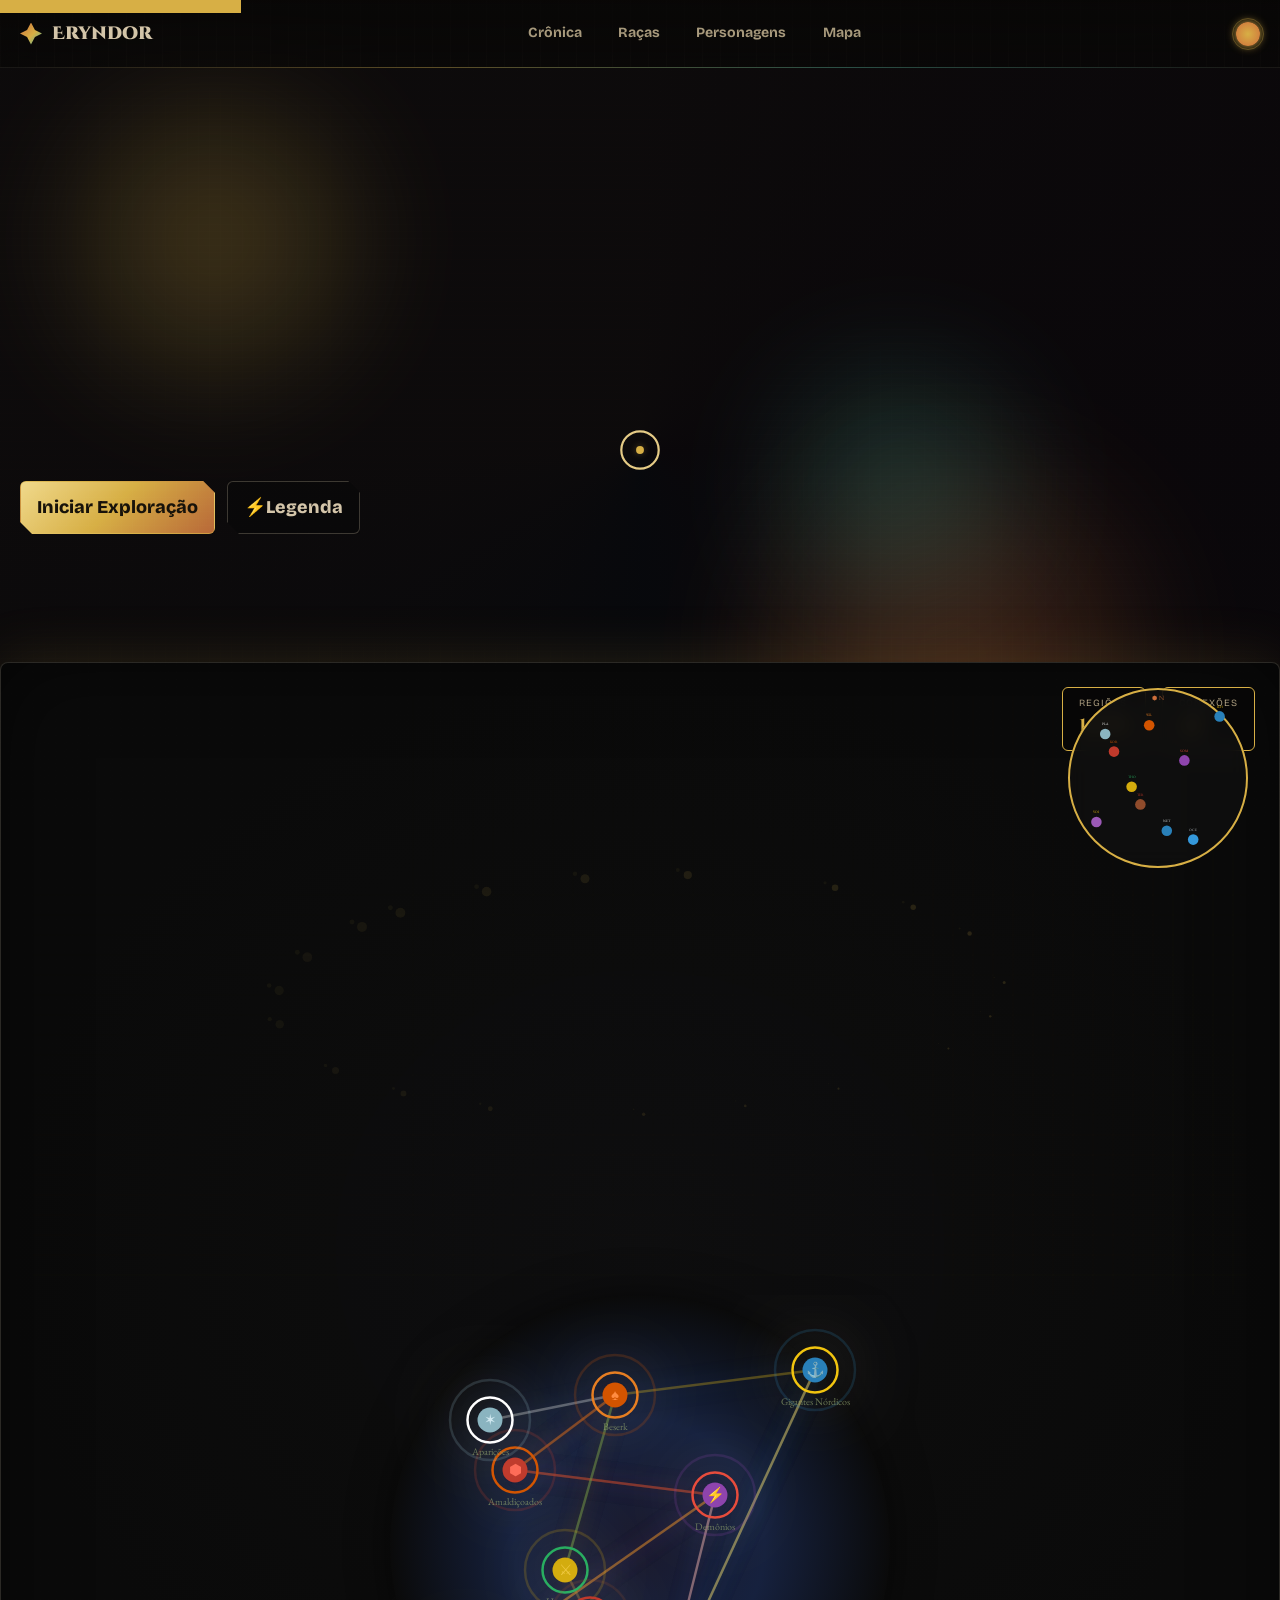
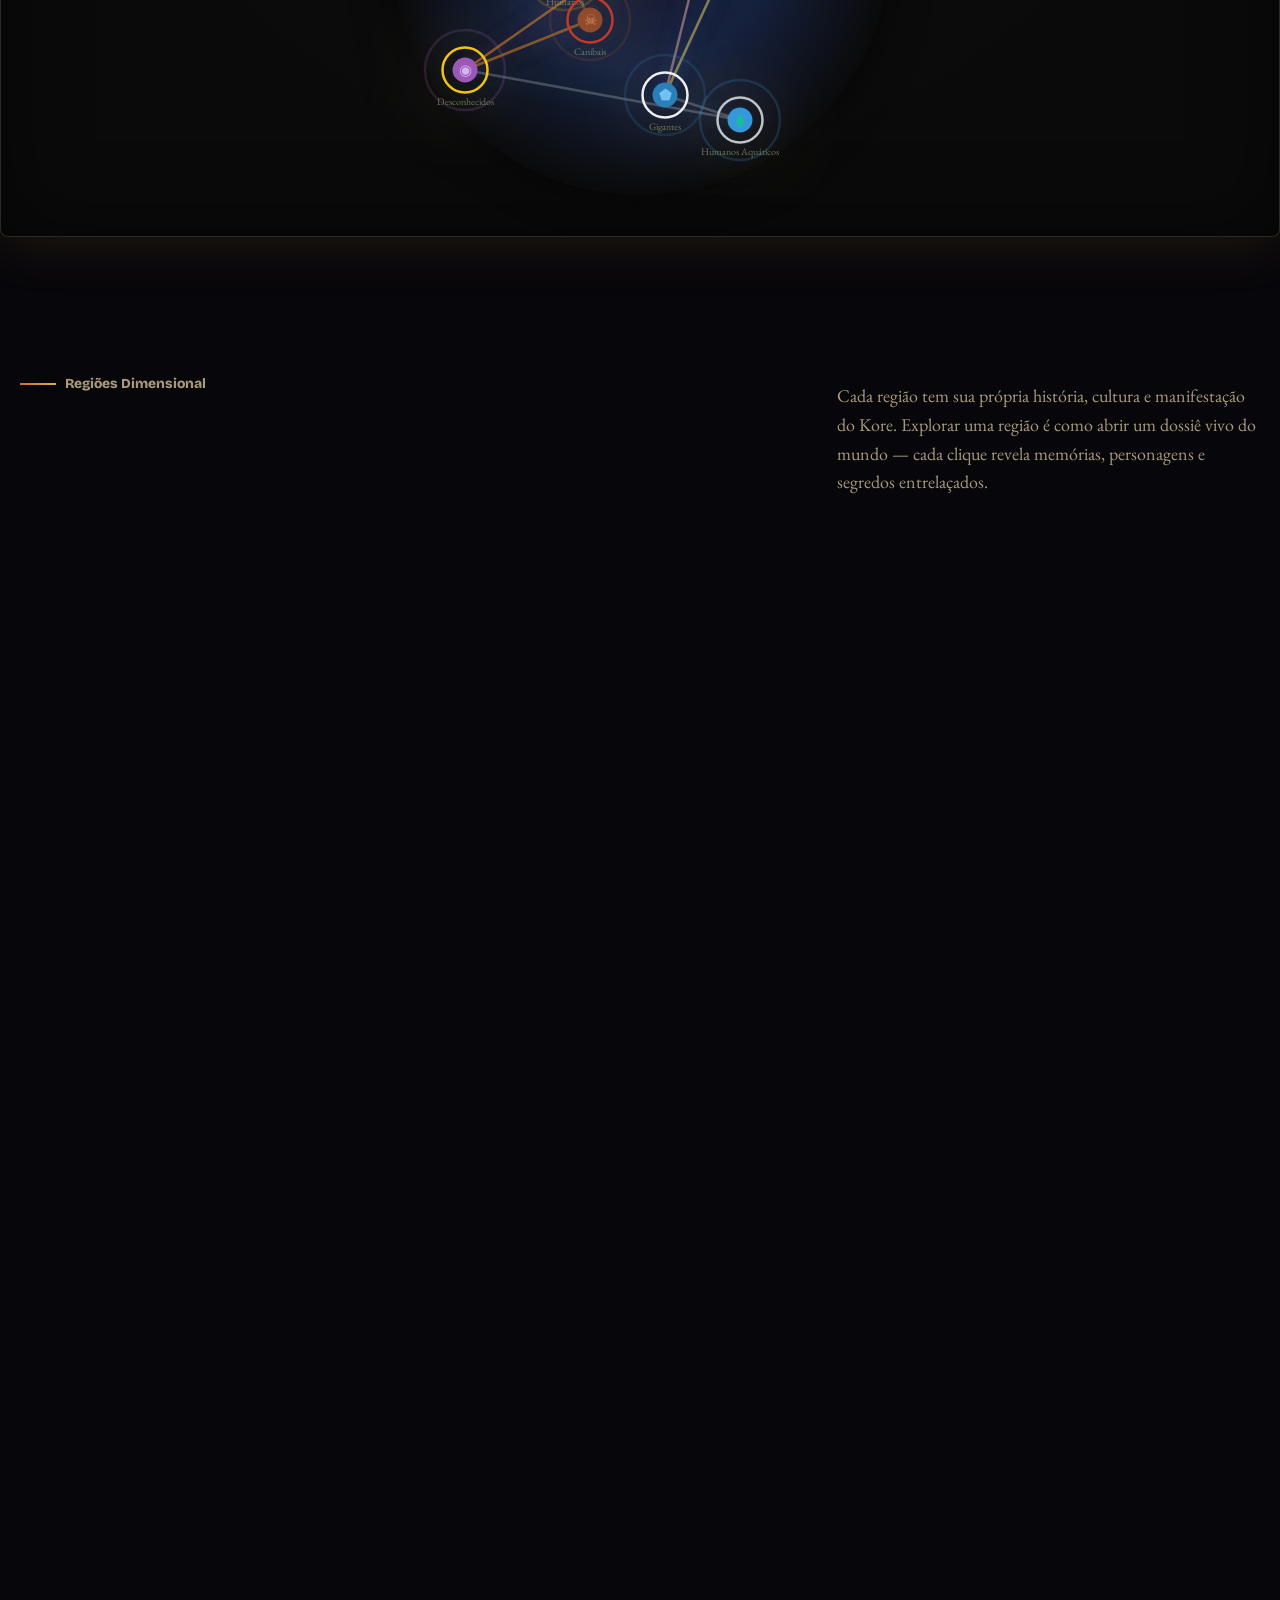
==== commit 12c07971: "Adicionando mapa" ====
--- a/mundo-interativo.html
+++ b/mundo-interativo.html
@@ -4,7 +4,7 @@
   <meta charset="UTF-8" />
   <meta name="viewport" content="width=device-width, initial-scale=1.0" />
   <meta name="theme-color" content="#090806" />
-  <title>ERYNDOR - Mundo Interativo</title>
+  <title>ERYNDOR - Mundo Interativo 3D</title>
 
   <!-- Fonts -->
   <link rel="preconnect" href="https://fonts.googleapis.com" />
@@ -20,10 +20,29 @@
   <link rel="stylesheet" href="css/responsive.css" />
 </head>
 
-<body class="mundo-interativo-body" style="margin: 0; background: var(--ink); color: var(--bone); font-family: 'EB Garamond', Georgia, serif;">
+<body class="mundo-interativo-body" style="margin: 0; background: var(--ink); color: var(--bone); font-family: 'EB Garamond', Georgia, serif; overflow-x: hidden;">
   <a href="#main-content" class="skip-link">Pular para o conteúdo</a>
 
+  <!-- Loader Épico -->
+  <div class="site-loader" id="epic-loader">
+    <div class="loader-mark">
+      <div class="loader-sigil"></div>
+      <p class="loader-text">DESEMBARQUE DIMENSIONAL</p>
+      <div class="loader-track"><span></span></div>
+    </div>
+  </div>
+
   <div class="cursor" id="cursor" aria-hidden="true"><span></span></div>
+
+  <!-- Vértice de energia de fundo -->
+  <div class="world-vertex" id="vertex">
+    <div class="vertex-aura"></div>
+    <div class="vertex-orbs">
+      <div class="orb orb-1"></div>
+      <div class="orb orb-2"></div>
+      <div class="orb orb-3"></div>
+    </div>
+  </div>
 
   <nav class="top-nav" aria-label="Navegação principal">
     <a class="nav-brand" href="index.html" data-cursor="Eryndor">Eryndor</a>
@@ -33,12 +52,22 @@
       <li><a href="index.html#characters" data-cursor="Galeria">Personagens</a></li>
       <li><a href="#mapa-interativo" class="ativo" data-cursor="Mapa">Mapa</a></li>
     </ul>
+    <div class="nav-aurum" id="kore-indicator">
+      <span class="kore-dot"></span>
+      <span class="kore-wave"></span>
+    </div>
   </nav>
 
   <main id="main-content">
-    <section class="hero" style="min-height: 60vh;">
-      <div class="hero-copy">
-        <p class="eyebrow reveal">Mundo Interativo</p>
+    <!-- Hero épico com partículas -->
+    <section class="hero" style="min-height: 70vh; position: relative; overflow: hidden;">
+      <div class="hero-warfog"></div>
+      <canvas id="hero-particles" class="hero-particles"></canvas>
+      <div class="hero-copy" style="position: relative; z-index: 2;">
+        <p class="eyebrow reveal">
+          <span class="eyebrow-sigil">⬢</span>
+          Mundo Interativo 3D
+        </p>
         <h1 class="reveal">
           <span class="hero-letter" style="--delay: 0s">E</span>
           <span class="hero-letter" style="--delay: 0.04s">X</span>
@@ -50,27 +79,93 @@
           <span class="hero-title-line">Explore cada região</span>
         </h1>
         <p class="hero-lead reveal">
-          Clique nas marcas no mapa ou nos cartões abaixo para descobrir as raças,
-          histórias e terras que compõem o mundo de ERYNDOR.
+          Mergulhe nas profundezas do Kore corrompido. Cada região guarda segredos ancestrais,
+          personagens marcados pela Convergência e auras que contam histórias de eras perdidas.
         </p>
+        <div class="hero-actions">
+          <button class="command-button" id="explore-btn" data-cursor="Explorar">Iniciar Exploração</button>
+          <div class="command-button ghost-button" data-cursor="Legenda" id="legend-btn">
+            <span>⚡</span> Legenda
+          </div>
+        </div>
       </div>
     </section>
 
-    <!-- Mapa Interativo -->
-    <section class="mapa-container" id="mapa-interativo" aria-label="Mapa interativo de regiões">
-      <!-- O mapa SVG será inserido via JavaScript -->
+    <!-- Legenda das regiões -->
+    <div class="region-legend" id="region-legend" aria-hidden="true">
+      <div class="legend-header">
+        <h3>Tipos de Regiões</h3>
+        <button class="legend-close" id="legend-close">×</button>
+      </div>
+      <div class="legend-grid">
+        <div class="legend-item" data-tipo="corrompido">
+          <span class="legend-badge corrompido"></span>
+          <span>Corrompido (Amaldiçoados)</span>
+        </div>
+        <div class="legend-item" data-tipo="natureza">
+          <span class="legend-badge natureza"></span>
+          <span>Natureza (Beserk)</span>
+        </div>
+        <div class="legend-item" data-tipo="infernal">
+          <span class="legend-badge infernal"></span>
+          <span>Infernal (Demônios)</span>
+        </div>
+        <div class="legend-item" data-tipo="civilizado">
+          <span class="legend-badge civilizado"></span>
+          <span>Civilizado (Humanos)</span>
+        </div>
+        <div class="legend-item" data-tipo="desolado">
+          <span class="legend-badge desolado"></span>
+          <span>Desolado (Canibais)</span>
+        </div>
+        <div class="legend-item" data-tipo="etereo">
+          <span class="legend-badge etereo"></span>
+          <span>Etereo (Aparições)</span>
+        </div>
+        <div class="legend-item" data-tipo="cosmico">
+          <span class="legend-badge cosmico"></span>
+          <span>Cosmico (Desconhecidos)</span>
+        </div>
+        <div class="legend-item" data-tipo="abissal">
+          <span class="legend-badge abissal"></span>
+          <span>Abissal (Gigantes)</span>
+        </div>
+        <div class="legend-item" data-tipo="mar">
+          <span class="legend-badge mar"></span>
+          <span>Mar (Humanos Aquáticos)</span>
+        </div>
+      </div>
+    </div>
+
+    <!-- Mapa Interativo 3D -->
+    <section class="mapa-container" id="mapa-interativo" aria-label="Mapa interativo dimensional de regiões">
+      <!-- O canvas 3D será inserido via JavaScript -->
+      <canvas id="mapa-3d" class="mapa-3d-canvas"></canvas>
+      <div class="mapa-overlay">
+        <div class="mapa-hud">
+          <div class="hud-item">
+            <span class="hud-label">REGIÕES</span>
+            <span class="hud-value" id="hud-regioes">0/10</span>
+          </div>
+          <div class="hud-item">
+            <span class="hud-label">CONEXÕES</span>
+            <span class="hud-value" id="hud-conexoes">0</span>
+          </div>
+        </div>
+      </div>
     </section>
 
-    <!-- Grid de Regiões -->
+    <!-- Grid de Regiões com efeito Holograma -->
     <section class="section">
       <div class="section-heading">
         <div>
-          <p class="eyebrow">Regiões</p>
+          <p class="eyebrow">Regiões Dimensional</p>
           <h2>As terras habitadas pelas linhagens</h2>
         </div>
         <p>
           Cada região tem sua própria história, cultura e manifestação do Kore.
-          Explorar uma região é como abrir um dossiê vivo do mundo.
+          Explorar uma região é como abrir um dossiê vivo do mundo — cada clique revela
+          memórias, personagens e segredos entrelaçados.
         </p>
       </div>
 
@@ -79,12 +174,13 @@
       </div>
     </section>
 
-    <!-- Mini-mapa de navegação -->
+    <!-- Mini-mapa HUD -->
     <div class="mini-mapa" id="mini-mapa" aria-hidden="true">
       <svg class="mini-mapa-svg" viewBox="0 0 100 100"></svg>
-    </div>
-
-    <!-- Modal de Região -->
+      <div class="mini-mapa-north">⬢ N</div>
+    </div>
+
+    <!-- Modal de Região 3D -->
     <div class="regiao-modal" id="regiao-modal" role="dialog" aria-modal="true" aria-hidden="true">
       <article class="regiao-modal-content">
         <button class="regiao-modal-close" id="modal-close" aria-label="Fechar">×</button>
@@ -96,11 +192,18 @@
             <h2 id="modal-nome"></h2>
             <p class="raca" id="modal-raca"></p>
             <p class="descricao" id="modal-descricao"></p>
+            <div class="regiao-kore-manifest" id="modal-kore-manifest">
+              <div class="kore-orb"></div>
+              <span class="kore-intensity">Kore: <span id="kore-percent">0%</span></span>
+            </div>
             <div class="regiao-tags" id="modal-tags"></div>
           </div>
         </div>
         <div class="regiao-modal-personagens" id="modal-personagens">
           <!-- Lista de personagens da região -->
+        </div>
+        <div class="regiao-modal-footer">
+          <button class="ghost-button" id="modal-lore-btn">Ver Lore Completo</button>
         </div>
       </article>
     </div>
@@ -114,6 +217,106 @@
   <script src="js/vistas-regioes.js"></script>
 
   <script>
+    // ===== Configurações avançadas =====
+    const CONFIG = {
+      vertexParticles: 120,
+      mapParticles: 80,
+      hoverIntensity: 0.3,
+      korePulseSpeed: 3000
+    };
+
+    // Loader épico
+    const loader = document.getElementById('epic-loader');
+    window.addEventListener('load', () => {
+      setTimeout(() => {
+        document.body.classList.add('is-loaded');
+        loader?.classList.add('loaded');
+      }, 500);
+    });
+
+    // Partículas do hero
+    class HeroParticles {
+      constructor(canvas) {
+        this.canvas = canvas;
+        this.ctx = canvas.getContext('2d');
+        this.particles = [];
+        this.init();
+      }
+
+      init() {
+        const resize = () => {
+          canvas.width = canvas.offsetWidth;
+          canvas.height = canvas.offsetHeight;
+        };
+        resize();
+        window.addEventListener('resize', resize);
+
+        for(let i = 0; i < CONFIG.vertexParticles; i++) {
+          this.particles.push({
+            x: Math.random() * this.canvas.width,
+            y: Math.random() * this.canvas.height,
+            r: Math.random() * 2 + 0.5,
+            vx: (Math.random() - 0.5) * 0.2,
+            vy: (Math.random() - 0.5) * 0.2,
+            hue: Math.random() > 0.5 ? 45 : 25
+          });
+        }
+        this.animate();
+      }
+
+      animate() {
+        this.ctx.clearRect(0, 0, this.canvas.width, this.canvas.height);
+
+        this.particles.forEach(p => {
+          p.x += p.vx;
+          p.y += p.vy;
+
+          if(p.x < 0 || p.x > this.canvas.width) p.vx *= -1;
+          if(p.y < 0 || p.y > this.canvas.height) p.vy *= -1;
+
+          this.ctx.beginPath();
+          this.ctx.arc(p.x, p.y, p.r, 0, Math.PI * 2);
+          this.ctx.fillStyle = `hsla(${p.hue}, 70%, 60%, 0.3)`;
+          this.ctx.fill();
+        });
+
+        requestAnimationFrame(() => this.animate());
+      }
+    }
+
+    // Iniciar partículas
+    const heroCanvas = document.getElementById('hero-particles');
+    if (heroCanvas) new HeroParticles(heroCanvas);
+
+    // Botão explorar
+    document.getElementById('explore-btn')?.addEventListener('click', () => {
+      document.getElementById('mapa-interativo')?.scrollIntoView({ behavior: 'smooth' });
+    });
+
+    // Legenda interativa
+    const legendBtn = document.getElementById('legend-btn');
+    const legend = document.getElementById('region-legend');
+    const legendClose = document.getElementById('legend-close');
+
+    legendBtn?.addEventListener('click', () => {
+      legend.classList.add('ativo');
+    });
+
+    legendClose?.addEventListener('click', () => {
+      legend.classList.remove('ativo');
+    });
+
+    // Indicador Kore pulsante
+    const koreIndicator = document.getElementById('kore-indicator');
+    let koreIntensity = 0;
+
+    setInterval(() => {
+      koreIntensity = (Math.sin(Date.now() / CONFIG.korePulseSpeed) + 1) / 2;
+      if(koreIndicator) {
+        koreIndicator.style.setProperty('--intensity', koreIntensity);
+      }
+    }, 50);
+
     // Reveal observer para animações de scroll
     const revealObserver = new IntersectionObserver((entries) => {
       entries.forEach(entry => {
--- a/css/tokens.css
+++ b/css/tokens.css
@@ -1,11 +1,31 @@
-/* ===== CSS Custom Properties & Reset ===== */
+/* ===== CSS Custom Properties - ERYNDOR Design System ===== */
 :root {
-  --ink: #080706;
-  --ink-2: #11100d;
-  --charcoal: #191714;
-  --iron: #24211c;
-  --bone: #f0e2c4;
-  --paper: #d8c7a1;
+  /* PRIMÁRIOS (Fundo profundo) - Seção 2.1 */
+  --eryndor-void: #07060A;      /* quase-preto com toque violeta */
+  --eryndor-abyss: #0E0B14;     /* fundo de cards e seções */
+  --eryndor-deep: #1A1525;      /* superfícies elevadas */
+
+  /* ACENTO PRINCIPAL (Kore Crystal) - Seção 2.1 */
+  --kore-gold: #C9A84C;         /* dourado envelhecido */
+  --kore-amber: #E8B84B;        /* hover, highlights ativos */
+  --kore-glow: #FFD97D;         /* brilhos, partículas */
+
+  /* ACENTO SECUNDÁRIO (Selagem / Magia Antiga) - Seção 2.1 */
+  --seal-crimson: #7B1F2E;      /* vermelho sangue escuro */
+  --seal-ember: #C0392B;         /* alerta, ameaça alta */
+  --seal-violet: #4A2060;       /* magia de Convergência */
+
+  /* NEUTROS - Seção 2.1 */
+  --parchment: #D4C5A9;         /* texto corrido, lore */
+  --fog: #8A7F72;              /* texto secundário, labels */
+  --stone: #3D3530;             /* bordas, divisores */
+
+  /* Variáveis legadas para compatibilidade */
+  --ink: var(--eryndor-void);
+  --ink-2: var(--eryndor-abyss);
+  --charcoal: var(--eryndor-deep);
+  --bone: var(--parchment);
+  --paper: var(--parchment);
   --muted: #a7997c;
   --dim: #6e6250;
   --kore: #d7af45;
--- a/css/layout.css
+++ b/css/layout.css
@@ -16,8 +16,15 @@
 
 /* Hero ajustado para mundo interativo */
 .mundo-interativo-body .hero {
-  min-height: 60vh;
+  min-height: 70vh;
   padding: 7.8rem max(1.2rem, calc((100vw - 1240px) / 2)) 4rem;
+  position: relative;
+  overflow: hidden;
+}
+
+.mundo-interativo-body .hero-copy {
+  position: relative;
+  z-index: 3;
 }
 
 .mundo-interativo-body #ambient-canvas,
--- a/css/components.css
+++ b/css/components.css
@@ -11,9 +11,17 @@
     visibility 0.55s ease;
 }
 
+.site-loader.loaded,
 body.is-loaded .site-loader {
+  opacity: 0 !important;
+  visibility: hidden !important;
+  pointer-events: none !important;
+}
+
+.site-loader.loaded {
   opacity: 0;
   visibility: hidden;
+  pointer-events: none;
 }
 
 .loader-mark {
--- a/css/animations.css
+++ b/css/animations.css
@@ -15,6 +15,179 @@
     opacity: 1;
     transform: scale(1) rotate(0deg);
     filter: blur(0);
+  }
+}
+
+@keyframes sigilTurn {
+  0% {
+    transform: rotate(0) scale(0.86);
+  }
+  55% {
+    transform: rotate(180deg) scale(1);
+  }
+  100% {
+    transform: rotate(360deg) scale(0.86);
+  }
+}
+
+/* Novas animações épicas */
+@keyframes koreShardPulse {
+  0%, 100% {
+    transform: translate(-50%, -50%) scale(1);
+    opacity: 0.4;
+  }
+  50% {
+    transform: translate(-50%, -50%) scale(1.08);
+    opacity: 0.6;
+  }
+}
+
+@keyframes sealAwaken {
+  from {
+    opacity: 0;
+    transform: scale(0.8) rotate(-180deg);
+  }
+  to {
+    opacity: 1;
+    transform: scale(1) rotate(0deg);
+  }
+}
+
+@keyframes sealRip {
+  from {
+    clip-path: inset(50% 0 50% 0);
+    filter: brightness(3) blur(4px);
+  }
+  to {
+    clip-path: inset(0 0 0 0);
+    filter: brightness(1) blur(0);
+  }
+}
+
+@keyframes hologramSweep {
+  from { transform: rotate(0deg); }
+  to { transform: rotate(360deg); }
+}
+
+@keyframes plasmaFlow {
+  from { filter: brightness(1); }
+  to { filter: brightness(1.4); }
+}
+
+@keyframes pulseSlow {
+  0%, 100% { r: 2.5; opacity: 0.8; }
+  50% { r: 3.2; opacity: 1; }
+}
+
+@keyframes pulseGlow {
+  0%, 100% { r: 3; filter: drop-shadow(0 0 12px currentColor); }
+  50% { r: 4; filter: drop-shadow(0 0 24px currentColor); }
+}
+
+@keyframes korePulse {
+  0%, 100% { transform: scale(1); opacity: 0.8; }
+  50% { transform: scale(1.1); opacity: 1; }
+}
+
+@keyframes waveExpand {
+  0% { transform: scale(1); opacity: 0.5; }
+  100% { transform: scale(1.8); opacity: 0; }
+}
+
+@keyframes orbFloat1 {
+  0%, 100% { transform: translate(0, 0) scale(1); }
+  33% { transform: translate(50px, -30px) scale(1.1); }
+  66% { transform: translate(-20px, 40px) scale(0.9); }
+}
+
+@keyframes orbFloat2 {
+  0%, 100% { transform: translate(0, 0) scale(1); }
+  50% { transform: translate(-60px, 50px) scale(1.2); }
+}
+
+@keyframes orbFloat3 {
+  0%, 100% { transform: translate(0, 0) scale(1); }
+  25% { transform: translate(30px, 20px) scale(0.8); }
+  75% { transform: translate(-40px, -30px) scale(1.15); }
+}
+
+@keyframes letterRise {
+  to {
+    opacity: 1;
+    transform: translateY(0) scale(1);
+  }
+}
+
+@keyframes fogDrift {
+  from {
+    transform: translateX(-1%) scale(1.02);
+    opacity: 0.6;
+  }
+  to {
+    transform: translateX(1%) scale(0.98);
+    opacity: 1;
+  }
+}
+
+@keyframes mapPulse {
+  0%,
+  100% {
+    transform: scale(0.96) rotate(0deg);
+    opacity: 0.45;
+  }
+  50% {
+    transform: scale(1.02) rotate(2deg);
+    opacity: 0.9;
+  }
+}
+
+@keyframes veilOpen {
+  from {
+    clip-path: circle(0 at var(--origin-x, 50%) var(--origin-y, 50%));
+  }
+  to {
+    clip-path: circle(150% at var(--origin-x, 50%) var(--origin-y, 50%));
+  }
+}
+
+@keyframes clashFlash {
+  0%   { opacity: 0; }
+  30%  { opacity: 0.6; }
+  100% { opacity: 0; }
+}
+
+@keyframes slideFromLeft {
+  from { transform: translateX(-120%) rotate(-8deg); opacity: 0; }
+  to   { transform: translateX(0) rotate(0deg);      opacity: 1; }
+}
+
+@keyframes slideFromRight {
+  from { transform: translateX(120%) rotate(8deg); opacity: 0; }
+  to   { transform: translateX(0) rotate(0deg);   opacity: 1; }
+}
+
+@keyframes vertexSpin {
+  to { transform: rotate(360deg); }
+}
+
+@keyframes koreOrbit {
+  0%, 100% { transform: scale(1) rotate(0deg); }
+  50% { transform: scale(1.2) rotate(180deg); }
+}
+
+@keyframes loaderSweep {
+  from { transform: translateX(-120%); }
+  to { transform: translateX(260%); }
+}
+
+@keyframes dossierIn {
+  from {
+    opacity: 0;
+    transform: translateX(var(--entry-x, 0)) translateY(22px);
+  }
+  to {
+    opacity: 1;
+    transform: translateX(var(--entry-x, 0)) translateY(0);
   }
 }
 
--- a/css/mapa-regioes.css
+++ b/css/mapa-regioes.css
@@ -1,11 +1,93 @@
-/* ===== Mapa Interativo - ERYNDOR ===== */
-
-.mundo-interativo-body {
-  margin: 0;
-  color: var(--bone);
-  background: var(--ink);
-  font-family: "EB Garamond", Georgia, serif;
-  overflow-x: hidden;
+/* ===== Mapa Interativo 3D - ERYNDOR ===== */
+
+/* Vértice de energia de fundo */
+.world-vertex {
+  position: fixed;
+  inset: 0;
+  z-index: 0;
+  pointer-events: none;
+  overflow: hidden;
+}
+
+.vertex-aura {
+  position: absolute;
+  inset: -100vmax;
+  background: conic-gradient(
+    from 0deg at 50% 50%,
+    rgba(215, 175, 69, 0.03) 0deg,
+    rgba(207, 111, 59, 0.02) 90deg,
+    rgba(74, 181, 158, 0.02) 180deg,
+    rgba(215, 175, 69, 0.03) 270deg
+  );
+  animation: vertexSpin 60s linear infinite;
+}
+
+@keyframes vertexSpin {
+  to { transform: rotate(360deg); }
+}
+
+.vertex-orbs {
+  position: absolute;
+  inset: 0;
+}
+
+.orb {
+  position: absolute;
+  border-radius: 50%;
+  filter: blur(60px);
+  opacity: 0.3;
+}
+
+.orb-1 {
+  width: 300px;
+  height: 300px;
+  top: 10%;
+  left: 5%;
+  background: radial-gradient(circle, var(--kore), transparent);
+  animation: orbFloat1 25s ease-in-out infinite;
+}
+
+.orb-2 {
+  width: 400px;
+  height: 400px;
+  bottom: 5%;
+  right: 10%;
+  background: radial-gradient(circle, var(--copper), transparent);
+  animation: orbFloat2 30s ease-in-out infinite;
+}
+
+.orb-3 {
+  width: 250px;
+  height: 250px;
+  top: 40%;
+  right: 20%;
+  background: radial-gradient(circle, var(--verdigris), transparent);
+  animation: orbFloat3 35s ease-in-out infinite;
+}
+
+@keyframes orbFloat1 {
+  0%, 100% { transform: translate(0, 0) scale(1); }
+  33% { transform: translate(50px, -30px) scale(1.1); }
+  66% { transform: translate(-20px, 40px) scale(0.9); }
+}
+
+@keyframes orbFloat2 {
+  0%, 100% { transform: translate(0, 0) scale(1); }
+  50% { transform: translate(-60px, 50px) scale(1.2); }
+}
+
+@keyframes orbFloat3 {
+  0%, 100% { transform: translate(0, 0) scale(1); }
+  25% { transform: translate(30px, 20px) scale(0.8); }
+  75% { transform: translate(-40px, -30px) scale(1.15); }
+}
+
+/* Canvas 3D */
+.mapa-3d-canvas {
+  width: 100%;
+  height: 70vh;
+  max-height: 600px;
+  display: block;
 }
 
 .mapa-container {
@@ -19,6 +101,78 @@
   margin: 2rem 0;
   border: 1px solid var(--line);
   border-radius: 8px;
+  box-shadow:
+    0 0 60px rgba(215, 175, 69, 0.15),
+    inset 0 0 80px rgba(0,0,0,0.5);
+}
+
+/* HUD do mapa */
+.mapa-hud {
+  position: absolute;
+  top: 1.5rem;
+  right: 1.5rem;
+  display: flex;
+  gap: 1rem;
+  z-index: 10;
+}
+
+.hud-item {
+  padding: 0.5rem 1rem;
+  background: rgba(8,7,6,0.7);
+  border: 1px solid var(--kore);
+  border-radius: 6px;
+  backdrop-filter: blur(10px);
+}
+
+.hud-label {
+  display: block;
+  font-family: "Bricolage Grotesque", sans-serif;
+  font-size: 0.6rem;
+  color: var(--muted);
+  text-transform: uppercase;
+  letter-spacing: 0.1em;
+}
+
+.hud-value {
+  font-family: "Cinzel", serif;
+  font-size: 1.2rem;
+  color: var(--kore);
+  font-weight: 700;
+}
+
+/* Indicador Kore na navbar */
+.nav-aurum {
+  position: relative;
+  width: 24px;
+  height: 24px;
+}
+
+.kore-dot {
+  position: absolute;
+  inset: 0;
+  background: radial-gradient(circle, var(--kore), var(--copper));
+  border-radius: 50%;
+  box-shadow: 0 0 calc(10px * var(--intensity, 1)) var(--kore);
+  animation: korePulse 2s ease-in-out infinite;
+}
+
+.kore-wave {
+  position: absolute;
+  inset: -4px;
+  border: 1px solid var(--kore);
+  border-radius: 50%;
+  opacity: 0.3;
+  animation: waveExpand 2s ease-out infinite;
+}
+
+@keyframes korePulse {
+  0%, 100% { transform: scale(1); opacity: 0.8; }
+  50% { transform: scale(1.1); opacity: 1; }
+}
+
+@keyframes waveExpand {
+  0% { transform: scale(1); opacity: 0.5; }
+  100% { transform: scale(1.8); opacity: 0; }
 }
 
 .mapa-svg {
@@ -441,7 +595,211 @@
   letter-spacing: 0.08em;
 }
 
-/* Responisvidade */
+/* Legenda das Regiões (Holograma) */
+.region-legend {
+  position: fixed;
+  top: 50%;
+  left: 50%;
+  transform: translate(-50%, -50%) scale(0.95);
+  width: min(500px, 90vw);
+  background:
+    linear-gradient(145deg, rgba(18, 14, 8, 0.98), rgba(8, 7, 6, 0.99)),
+    url("data:image/svg+xml,<svg xmlns='http://www.w3.org/2000/svg' width='200' height='200'><filter id='noise'><feTurbulence type='fractalNoise' baseFrequency='0.9' numOctaves='2'/><feColorMatrix type='saturate' values='0'/></filter><rect width='200' height='200' filter='url(%23noise)' opacity='0.04'/></svg>");
+  border: 1px solid var(--kore);
+  border-radius: 16px;
+  padding: 2rem;
+  z-index: 2100;
+  opacity: 0;
+  pointer-events: none;
+  transition: all 0.4s cubic-bezier(0.19, 1, 0.22, 1);
+  backdrop-filter: blur(15px);
+  box-shadow:
+    0 0 60px rgba(215, 175, 69, 0.4),
+    inset 0 0 40px rgba(215, 175, 69, 0.1);
+  clip-path: polygon(0 0, calc(100% - 24px) 0, 100% 24px, 100% 100%, 24px 100%, 0 calc(100% - 24px));
+}
+
+.region-legend.ativo {
+  opacity: 1;
+  pointer-events: all;
+  transform: translate(-50%, -50%) scale(1);
+}
+
+.legend-header {
+  display: flex;
+  justify-content: space-between;
+  align-items: center;
+  margin-bottom: 1.5rem;
+  padding-bottom: 1rem;
+  border-bottom: 1px solid var(--line);
+}
+
+.legend-header h3 {
+  margin: 0;
+  color: var(--kore);
+  font-family: "Cinzel Decorative", serif;
+  font-size: 1.5rem;
+  letter-spacing: 0.05em;
+}
+
+.legend-close {
+  background: none;
+  border: none;
+  color: var(--bone);
+  font-size: 1.8rem;
+  cursor: pointer;
+  transition: transform 0.2s ease, color 0.2s ease;
+}
+
+.legend-close:hover {
+  color: var(--kore);
+  transform: rotate(90deg);
+}
+
+.legend-grid {
+  display: grid;
+  grid-template-columns: repeat(3, 1fr);
+  gap: 1rem;
+}
+
+.legend-item {
+  display: flex;
+  align-items: center;
+  gap: 0.5rem;
+  padding: 0.5rem;
+  border: 1px solid var(--line);
+  border-radius: 8px;
+  transition: all 0.2s ease;
+  cursor: pointer;
+}
+
+.legend-item:hover {
+  border-color: var(--kore);
+  background: rgba(215, 175, 69, 0.08);
+}
+
+.legend-badge {
+  width: 16px;
+  height: 16px;
+  border-radius: 50%;
+  border: 1px solid var(--kore);
+}
+
+.legend-badge.corrompido { background: linear-gradient(135deg, #c0392b, #ff6b57); }
+.legend-badge.natureza { background: linear-gradient(135deg, #d35400, #e67e22); }
+.legend-badge.infernal { background: linear-gradient(135deg, #8e44ad, #e74c3c); }
+.legend-badge.civilizado { background: linear-gradient(135deg, #d4ac0d, #27ae60); }
+.legend-badge.desolado { background: linear-gradient(135deg, #8f4b2b, #c0392b); }
+.legend-badge.etereo { background: linear-gradient(135deg, #8ab4c0, #ffffff); }
+.legend-badge.cosmico { background: linear-gradient(135deg, #9b59b6, #f1c40f); }
+.legend-badge.abissal { background: linear-gradient(135deg, #2980b9, #ecf0f1); }
+.legend-badge.mar { background: linear-gradient(135deg, #3498db, #1abc9c); }
+
+.legend-item span {
+  font-size: 0.8rem;
+  color: var(--bone);
+  font-family: "Bricolage Grotesque", sans-serif;
+}
+
+/* Efeito holográfico nos cards */
+.regiao-card-hologram {
+  position: relative;
+  isolation: isolate;
+}
+
+.regiao-card-hologram::before {
+  content: "";
+  position: absolute;
+  inset: -2px;
+  background: conic-gradient(
+    from 0deg,
+    var(--kore),
+    var(--copper),
+    var(--verdigris),
+    var(--kore)
+  );
+  border-radius: 12px;
+  opacity: 0;
+  animation: hologramSweep 4s linear infinite;
+  z-index: -1;
+  transition: opacity 0.3s ease;
+}
+
+.regiao-card-hologram:hover::before {
+  opacity: 0.4;
+}
+
+@keyframes hologramSweep {
+  from { transform: rotate(0deg); }
+  to { transform: rotate(360deg); }
+}
+
+/* Kore Manifest Indicator no Modal */
+.regiao-kore-manifest {
+  display: flex;
+  align-items: center;
+  gap: 0.75rem;
+  margin: 1rem 0;
+  padding: 0.5rem 1rem;
+  border: 1px solid var(--line);
+  border-radius: 8px;
+  background: rgba(8, 7, 6, 0.5);
+}
+
+.kore-orb {
+  width: 16px;
+  height: 16px;
+  border-radius: 50%;
+  background: radial-gradient(circle, var(--kore), var(--copper));
+  box-shadow: 0 0 12px var(--kore);
+  animation: koreOrbit 2s ease-in-out infinite;
+}
+
+@keyframes koreOrbit {
+  0%, 100% { transform: scale(1) rotate(0deg); }
+  50% { transform: scale(1.2) rotate(180deg); }
+}
+
+.kore-intensity {
+  font-family: "Bricolage Grotesque", sans-serif;
+  font-size: 0.85rem;
+  color: var(--bone);
+}
+
+/* Mini-mapa Norte */
+.mini-mapa-north {
+  position: absolute;
+  top: 4px;
+  left: 50%;
+  transform: translateX(-50%);
+  font-size: 6px;
+  color: var(--copper);
+  font-family: "Cinzel", serif;
+}
+
+/* Footer do modal */
+.regiao-modal-footer {
+  margin-top: 2rem;
+  padding-top: 1.5rem;
+  border-top: 1px solid var(--line);
+  text-align: center;
+}
+
+/* Hero particles canvas */
+.hero-particles {
+  position: absolute;
+  inset: 0;
+  width: 100%;
+  height: 100%;
+  z-index: 1;
+}
+
+/* Eyebrow sigil */
+.eyebrow-sigil {
+  display: inline-block;
+  font-size: 1.2rem;
+  animation: sigilAwaken 0.8s ease both;
+}
 @media (max-width: 768px) {
   .mapa-svg {
     height: 40vh;
--- a/css/responsive.css
+++ b/css/responsive.css
@@ -200,4 +200,47 @@
     padding: 1rem;
     font-size: 1rem;
   }
+}
+
+/* ===== Legend Responsive ===== */
+@media (max-width: 768px) {
+  .region-legend {
+    top: 50%;
+    left: 5%;
+    right: 5%;
+    transform: translateY(-50%) scale(0.95);
+    min-width: auto;
+  }
+
+  .legend-grid {
+    grid-template-columns: 1fr;
+  }
+}
+
+/* ===== Map 3D Adjustments ===== */
+@media (max-width: 768px) {
+  .mapa-3d-canvas {
+    height: 50vh;
+    max-height: 400px;
+  }
+
+  .mapa-hud {
+    position: absolute;
+    top: 1rem;
+    right: 1rem;
+    flex-direction: column;
+    gap: 0.5rem;
+  }
+
+  .hud-item {
+    padding: 0.3rem 0.6rem;
+  }
+
+  .hud-label {
+    font-size: 0.5rem;
+  }
+
+  .hud-value {
+    font-size: 1rem;
+  }
 }
